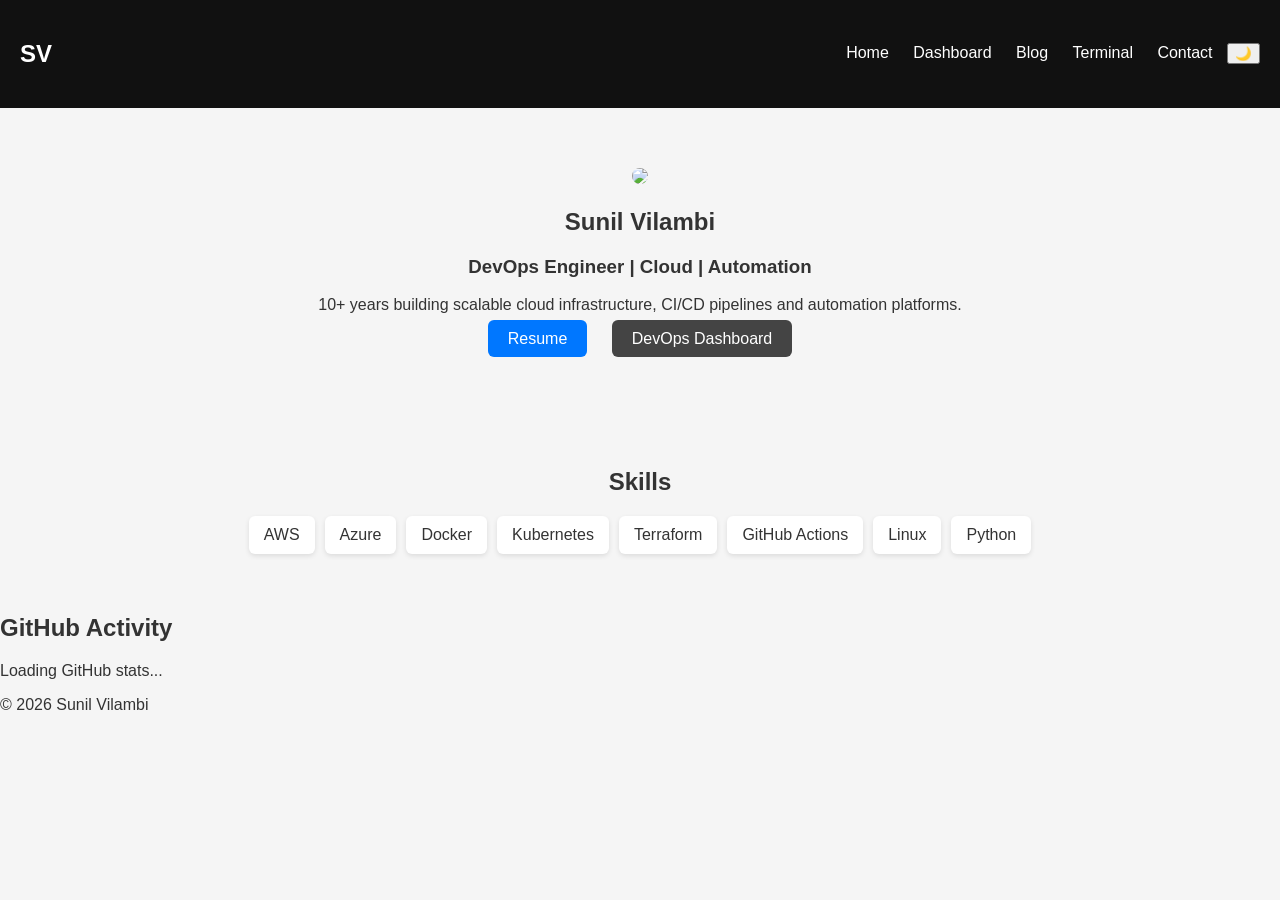
==== index.html @ d00c8f85 "updated" ====
<!DOCTYPE html>
<html lang="en">
<head>
<meta charset="UTF-8">
<meta name="viewport" content="width=device-width, initial-scale=1.0">
<title>Sunil Vilambi | DevOps Engineer</title>
<link rel="stylesheet" href="css/styles.css">
</head>
<body>

<header class="navbar">
<h2 class="logo">SV</h2>
<nav>
<a href="index.html">Home</a>
<a href="dashboard.html">Dashboard</a>
<a href="blog.html">Blog</a>
<a href="terminal.html">Terminal</a>
<a href="contact.html">Contact</a>
<button id="darkToggle">🌙</button>
</nav>
</header>

<section class="hero">
<img src="images/profile.jpg" class="profile">
<h1>Sunil Vilambi</h1>
<h3>DevOps Engineer | Cloud | Automation</h3>
<p>10+ years building scalable cloud infrastructure, CI/CD pipelines and automation platforms.</p>

<div class="buttons">
<a class="btn" href="assets/resume.pdf">Resume</a>
<a class="btn secondary" href="dashboard.html">DevOps Dashboard</a>
</div>
</section>

<section class="skills">
<h2>Skills</h2>
<div class="skills-grid">
<span>AWS</span>
<span>Azure</span>
<span>Docker</span>
<span>Kubernetes</span>
<span>Terraform</span>
<span>GitHub Actions</span>
<span>Linux</span>
<span>Python</span>
</div>
</section>

<section class="github">
<h2>GitHub Activity</h2>
<p id="githubStats">Loading GitHub stats...</p>
</section>

<footer>
<p>© 2026 Sunil Vilambi</p>
</footer>

<script src="js/main.js"></script>
</body>
</html>
---- css/styles.css ----
body{font-family:Arial;margin:0;background:#f5f5f5;color:#333}
.navbar{display:flex;justify-content:space-between;align-items:center;padding:20px;background:#111;color:white}
nav a{margin:10px;color:white;text-decoration:none}
.hero{text-align:center;padding:60px 20px}
.profile{width:150px;border-radius:50%}
.btn{padding:10px 20px;background:#0077ff;color:white;text-decoration:none;border-radius:6px;margin:10px}
.btn.secondary{background:#444}
.skills{text-align:center;padding:40px}
.skills-grid{display:flex;flex-wrap:wrap;justify-content:center;gap:10px}
.skills-grid span{background:white;padding:10px 15px;border-radius:6px;box-shadow:0 2px 5px rgba(0,0,0,0.1)}
.dark{background:#121212;color:white}
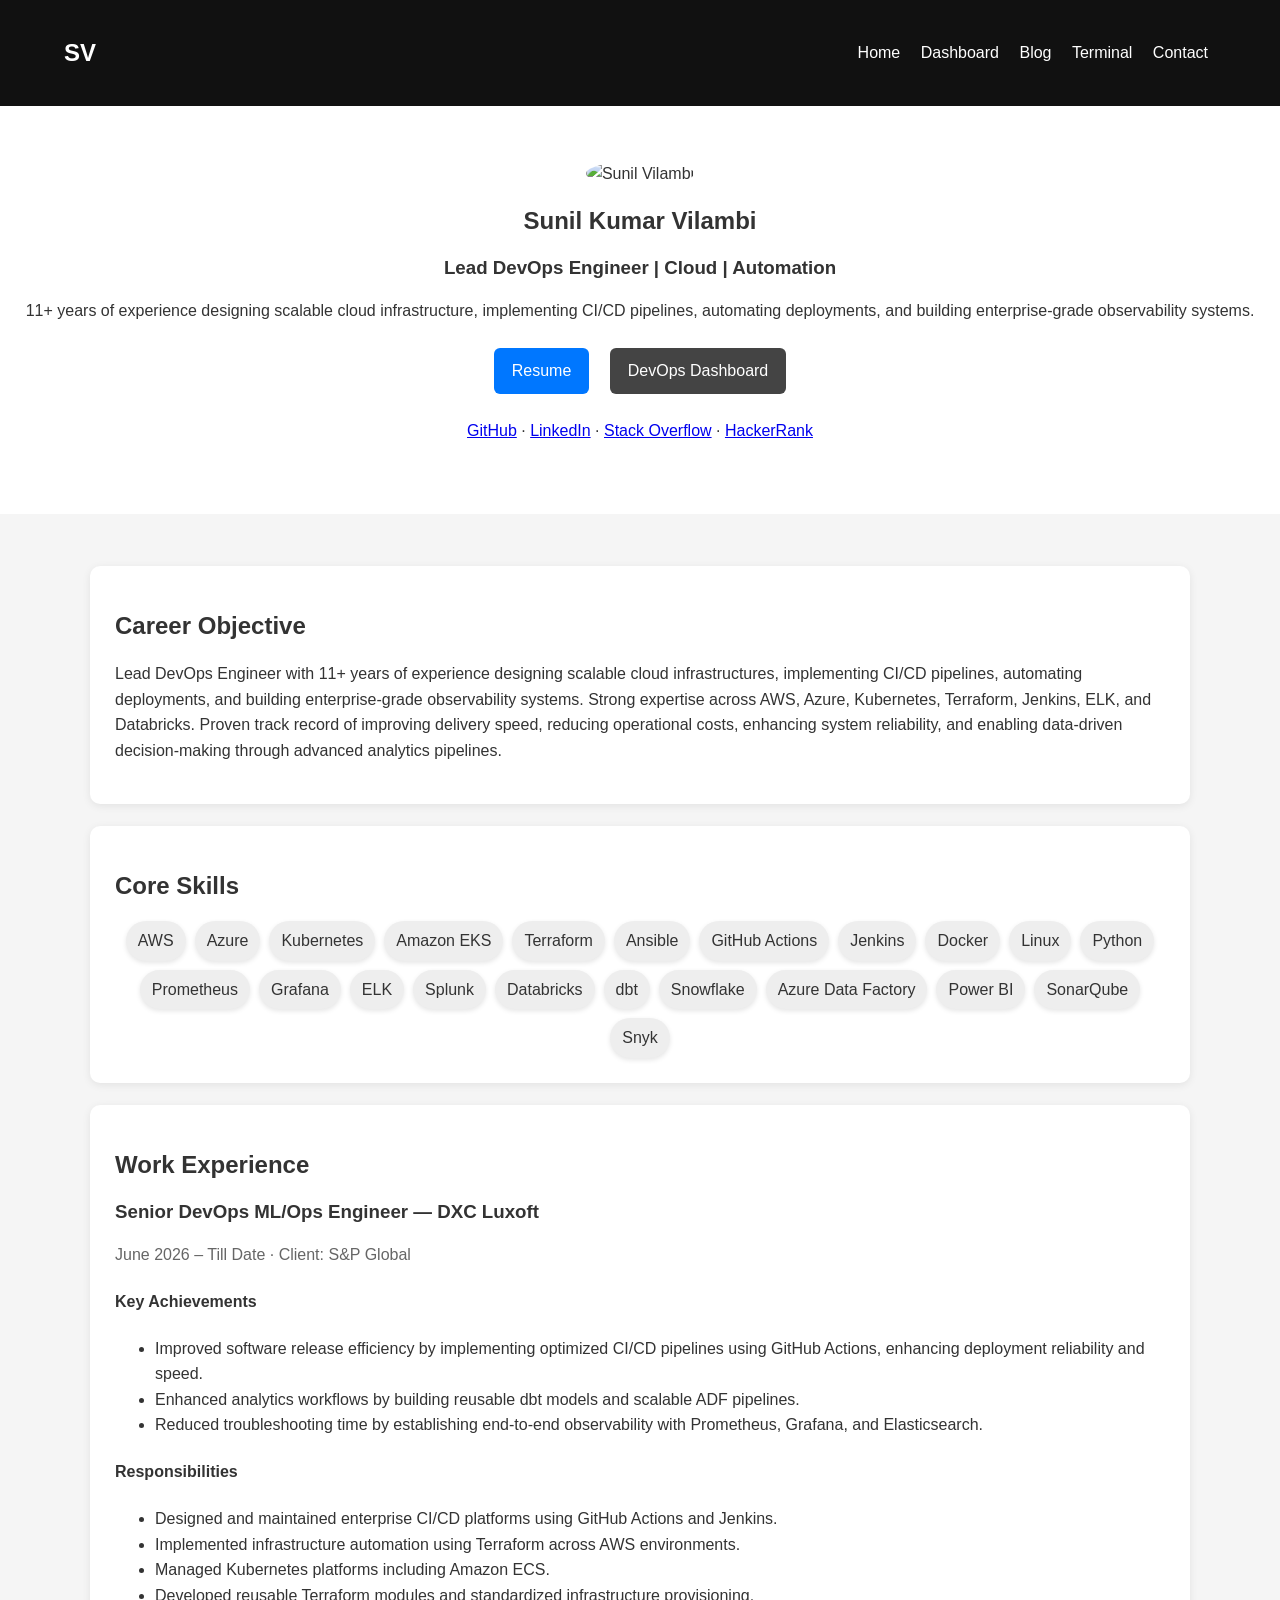
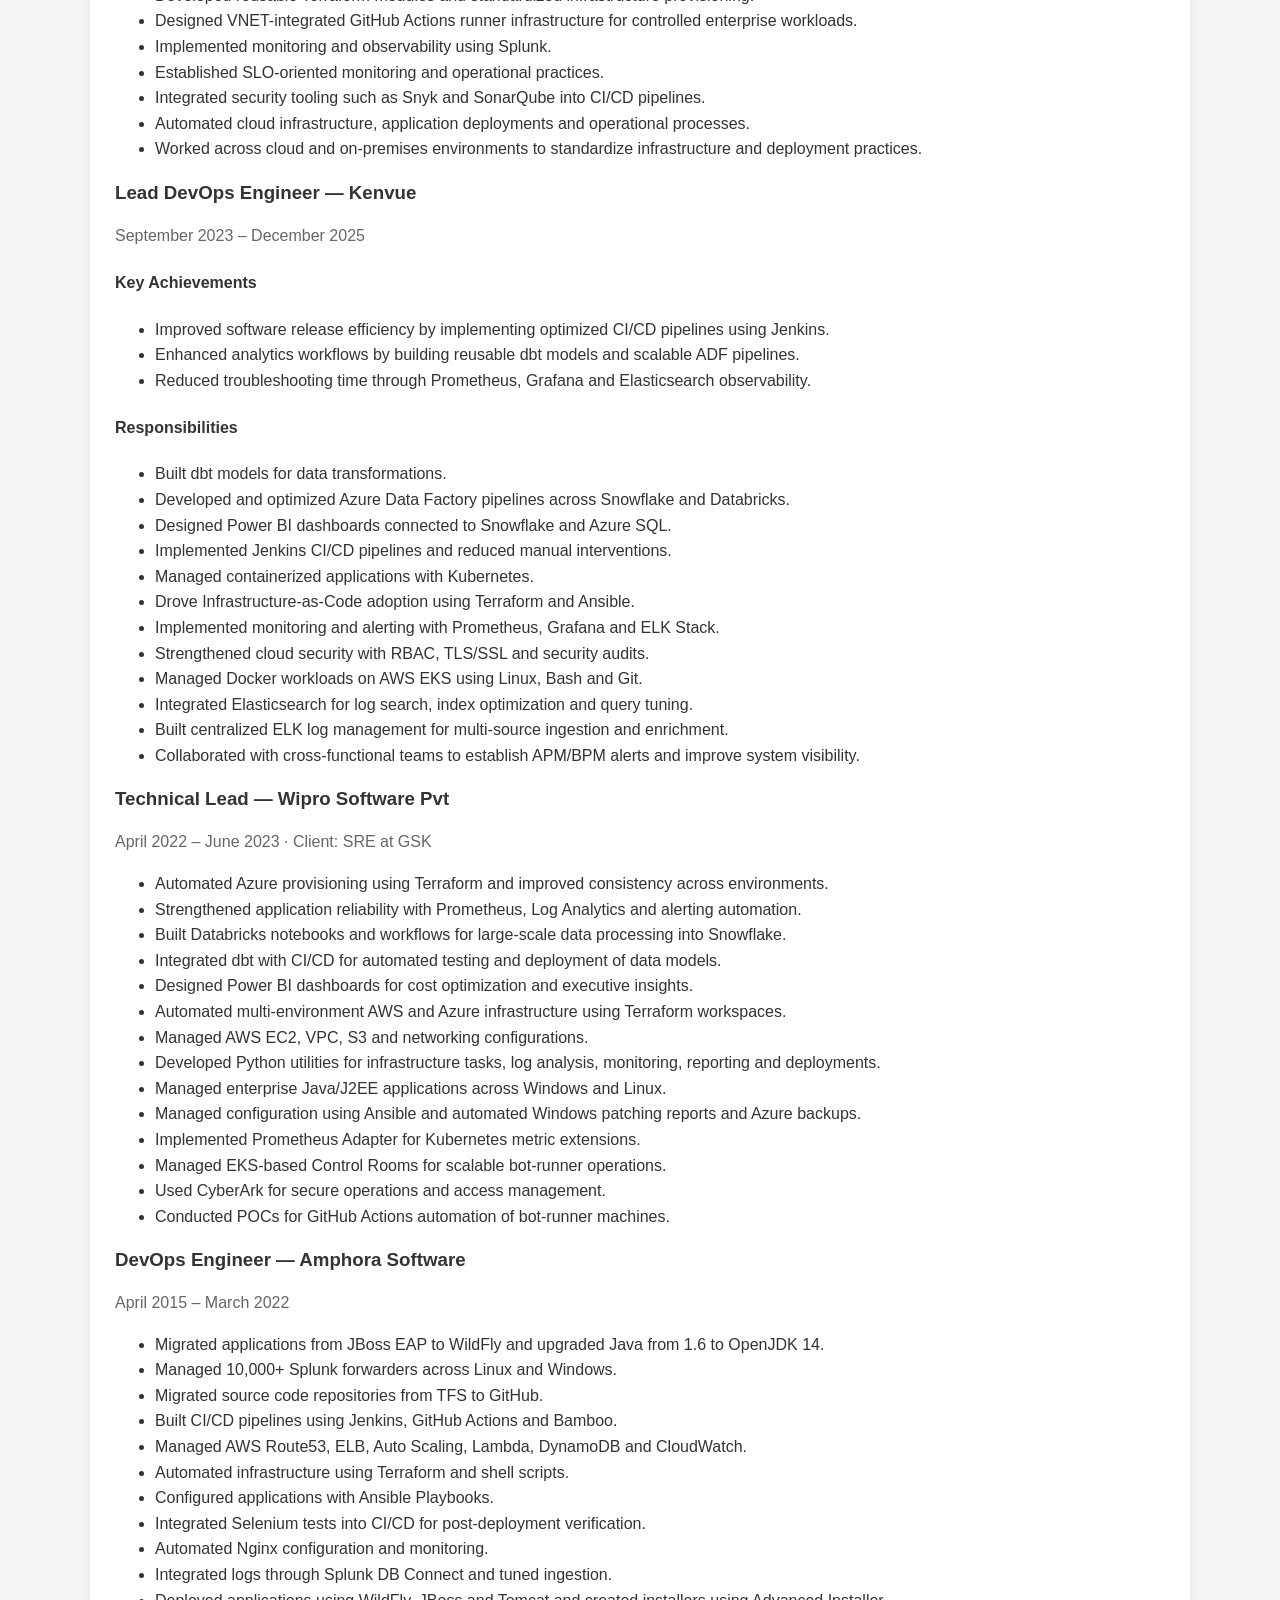
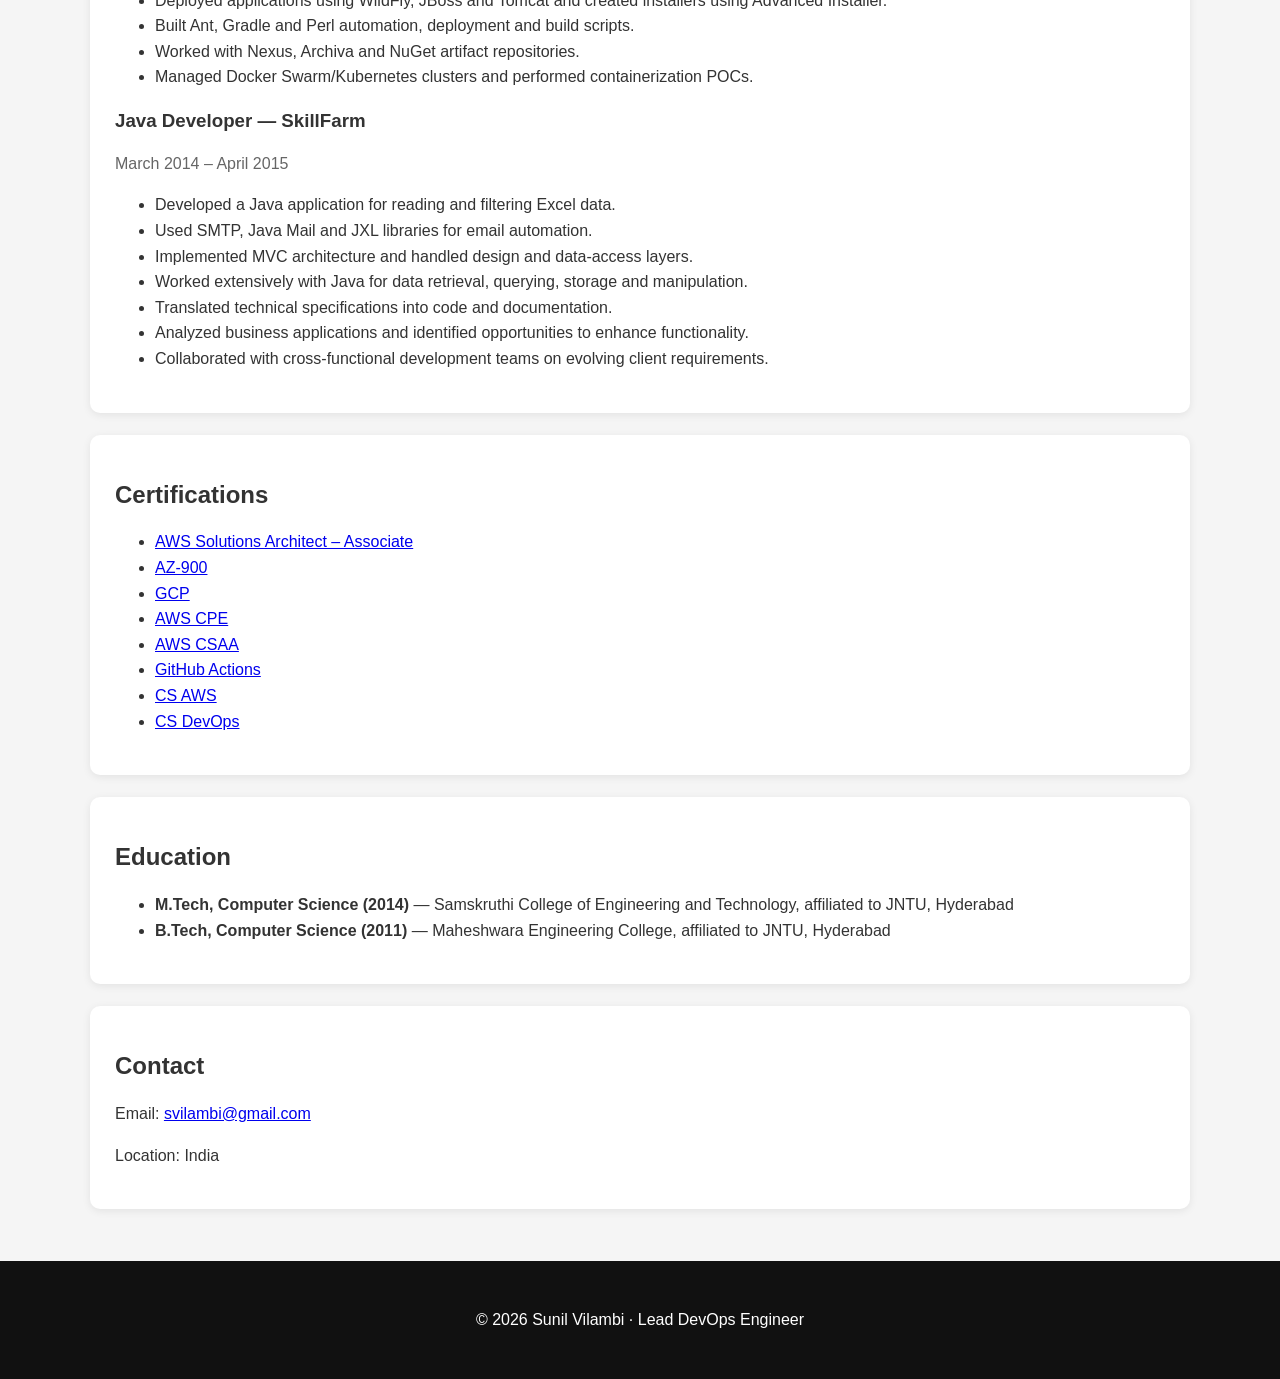
==== commit 4db065c4: "Restore portfolio site with current profile and experience" ====
--- a/index.html
+++ b/index.html
@@ -1,61 +1,201 @@
-
 <!DOCTYPE html>
 <html lang="en">
 <head>
 <meta charset="UTF-8">
 <meta name="viewport" content="width=device-width, initial-scale=1.0">
-<title>Sunil Vilambi | DevOps Engineer</title>
+<meta name="description" content="Sunil Kumar Vilambi - Lead DevOps Engineer with 11+ years of cloud, CI/CD, Kubernetes, Terraform and automation experience.">
+<title>Sunil Vilambi | Lead DevOps Engineer</title>
 <link rel="stylesheet" href="css/styles.css">
+<style>
+body{font-family:Arial,sans-serif;margin:0;background:#f5f5f5;color:#333;line-height:1.6}
+.navbar{display:flex;justify-content:space-between;align-items:center;padding:18px 5%;background:#111;color:#fff;position:sticky;top:0;z-index:10}
+.navbar a{color:#fff;text-decoration:none;margin:0 8px}
+.container{max-width:1100px;margin:auto;padding:30px 20px}
+.hero{text-align:center;padding:55px 20px;background:#fff}
+.profile{width:150px;height:150px;object-fit:cover;border-radius:50%}
+.btn{display:inline-block;padding:10px 18px;background:#0077ff;color:#fff;text-decoration:none;border-radius:6px;margin:8px}
+.btn.secondary{background:#444}
+.card{background:#fff;margin:22px 0;padding:25px;border-radius:10px;box-shadow:0 2px 8px rgba(0,0,0,.08)}
+.skills-grid{display:flex;flex-wrap:wrap;gap:9px}
+.skills-grid span{background:#eee;padding:7px 12px;border-radius:20px}
+h1,h2,h3{line-height:1.25}
+.meta{color:#666}
+footer{text-align:center;padding:30px;background:#111;color:#fff}
+</style>
 </head>
 <body>
-
 <header class="navbar">
-<h2 class="logo">SV</h2>
+<h2>SV</h2>
 <nav>
 <a href="index.html">Home</a>
 <a href="dashboard.html">Dashboard</a>
 <a href="blog.html">Blog</a>
 <a href="terminal.html">Terminal</a>
 <a href="contact.html">Contact</a>
-<button id="darkToggle">🌙</button>
 </nav>
 </header>
 
 <section class="hero">
-<img src="images/profile.jpg" class="profile">
-<h1>Sunil Vilambi</h1>
-<h3>DevOps Engineer | Cloud | Automation</h3>
-<p>10+ years building scalable cloud infrastructure, CI/CD pipelines and automation platforms.</p>
-
-<div class="buttons">
+<img src="images/profile.jpg" class="profile" alt="Sunil Vilambi">
+<h1>Sunil Kumar Vilambi</h1>
+<h3>Lead DevOps Engineer | Cloud | Automation</h3>
+<p>11+ years of experience designing scalable cloud infrastructure, implementing CI/CD pipelines, automating deployments, and building enterprise-grade observability systems.</p>
 <a class="btn" href="assets/resume.pdf">Resume</a>
 <a class="btn secondary" href="dashboard.html">DevOps Dashboard</a>
+<p>
+<a href="https://github.com/svilambi" target="_blank">GitHub</a> ·
+<a href="https://www.linkedin.com/in/sun7555/" target="_blank">LinkedIn</a> ·
+<a href="https://stackoverflow.com/users/2883272/sunil-kumar" target="_blank">Stack Overflow</a> ·
+<a href="https://www.hackerrank.com/svilambi?hr_r=1" target="_blank">HackerRank</a>
+</p>
+</section>
+
+<main class="container">
+<section class="card">
+<h2>Career Objective</h2>
+<p>Lead DevOps Engineer with 11+ years of experience designing scalable cloud infrastructures, implementing CI/CD pipelines, automating deployments, and building enterprise-grade observability systems. Strong expertise across AWS, Azure, Kubernetes, Terraform, Jenkins, ELK, and Databricks. Proven track record of improving delivery speed, reducing operational costs, enhancing system reliability, and enabling data-driven decision-making through advanced analytics pipelines.</p>
+</section>
+
+<section class="card">
+<h2>Core Skills</h2>
+<div class="skills-grid">
+<span>AWS</span><span>Azure</span><span>Kubernetes</span><span>Amazon EKS</span><span>Terraform</span><span>Ansible</span>
+<span>GitHub Actions</span><span>Jenkins</span><span>Docker</span><span>Linux</span><span>Python</span><span>Prometheus</span>
+<span>Grafana</span><span>ELK</span><span>Splunk</span><span>Databricks</span><span>dbt</span><span>Snowflake</span>
+<span>Azure Data Factory</span><span>Power BI</span><span>SonarQube</span><span>Snyk</span>
 </div>
 </section>
 
-<section class="skills">
-<h2>Skills</h2>
-<div class="skills-grid">
-<span>AWS</span>
-<span>Azure</span>
-<span>Docker</span>
-<span>Kubernetes</span>
-<span>Terraform</span>
-<span>GitHub Actions</span>
-<span>Linux</span>
-<span>Python</span>
-</div>
-</section>
-
-<section class="github">
-<h2>GitHub Activity</h2>
-<p id="githubStats">Loading GitHub stats...</p>
-</section>
-
-<footer>
-<p>© 2026 Sunil Vilambi</p>
-</footer>
-
+<section class="card">
+<h2>Work Experience</h2>
+
+<h3>Senior DevOps ML/Ops Engineer — DXC Luxoft</h3>
+<p class="meta">June 2026 – Till Date · Client: S&amp;P Global</p>
+<h4>Key Achievements</h4>
+<ul>
+<li>Improved software release efficiency by implementing optimized CI/CD pipelines using GitHub Actions, enhancing deployment reliability and speed.</li>
+<li>Enhanced analytics workflows by building reusable dbt models and scalable ADF pipelines.</li>
+<li>Reduced troubleshooting time by establishing end-to-end observability with Prometheus, Grafana, and Elasticsearch.</li>
+</ul>
+<h4>Responsibilities</h4>
+<ul>
+<li>Designed and maintained enterprise CI/CD platforms using GitHub Actions and Jenkins.</li>
+<li>Implemented infrastructure automation using Terraform across AWS environments.</li>
+<li>Managed Kubernetes platforms including Amazon ECS.</li>
+<li>Developed reusable Terraform modules and standardized infrastructure provisioning.</li>
+<li>Designed VNET-integrated GitHub Actions runner infrastructure for controlled enterprise workloads.</li>
+<li>Implemented monitoring and observability using Splunk.</li>
+<li>Established SLO-oriented monitoring and operational practices.</li>
+<li>Integrated security tooling such as Snyk and SonarQube into CI/CD pipelines.</li>
+<li>Automated cloud infrastructure, application deployments and operational processes.</li>
+<li>Worked across cloud and on-premises environments to standardize infrastructure and deployment practices.</li>
+</ul>
+
+<h3>Lead DevOps Engineer — Kenvue</h3>
+<p class="meta">September 2023 – December 2025</p>
+<h4>Key Achievements</h4>
+<ul>
+<li>Improved software release efficiency by implementing optimized CI/CD pipelines using Jenkins.</li>
+<li>Enhanced analytics workflows by building reusable dbt models and scalable ADF pipelines.</li>
+<li>Reduced troubleshooting time through Prometheus, Grafana and Elasticsearch observability.</li>
+</ul>
+<h4>Responsibilities</h4>
+<ul>
+<li>Built dbt models for data transformations.</li>
+<li>Developed and optimized Azure Data Factory pipelines across Snowflake and Databricks.</li>
+<li>Designed Power BI dashboards connected to Snowflake and Azure SQL.</li>
+<li>Implemented Jenkins CI/CD pipelines and reduced manual interventions.</li>
+<li>Managed containerized applications with Kubernetes.</li>
+<li>Drove Infrastructure-as-Code adoption using Terraform and Ansible.</li>
+<li>Implemented monitoring and alerting with Prometheus, Grafana and ELK Stack.</li>
+<li>Strengthened cloud security with RBAC, TLS/SSL and security audits.</li>
+<li>Managed Docker workloads on AWS EKS using Linux, Bash and Git.</li>
+<li>Integrated Elasticsearch for log search, index optimization and query tuning.</li>
+<li>Built centralized ELK log management for multi-source ingestion and enrichment.</li>
+<li>Collaborated with cross-functional teams to establish APM/BPM alerts and improve system visibility.</li>
+</ul>
+
+<h3>Technical Lead — Wipro Software Pvt</h3>
+<p class="meta">April 2022 – June 2023 · Client: SRE at GSK</p>
+<ul>
+<li>Automated Azure provisioning using Terraform and improved consistency across environments.</li>
+<li>Strengthened application reliability with Prometheus, Log Analytics and alerting automation.</li>
+<li>Built Databricks notebooks and workflows for large-scale data processing into Snowflake.</li>
+<li>Integrated dbt with CI/CD for automated testing and deployment of data models.</li>
+<li>Designed Power BI dashboards for cost optimization and executive insights.</li>
+<li>Automated multi-environment AWS and Azure infrastructure using Terraform workspaces.</li>
+<li>Managed AWS EC2, VPC, S3 and networking configurations.</li>
+<li>Developed Python utilities for infrastructure tasks, log analysis, monitoring, reporting and deployments.</li>
+<li>Managed enterprise Java/J2EE applications across Windows and Linux.</li>
+<li>Managed configuration using Ansible and automated Windows patching reports and Azure backups.</li>
+<li>Implemented Prometheus Adapter for Kubernetes metric extensions.</li>
+<li>Managed EKS-based Control Rooms for scalable bot-runner operations.</li>
+<li>Used CyberArk for secure operations and access management.</li>
+<li>Conducted POCs for GitHub Actions automation of bot-runner machines.</li>
+</ul>
+
+<h3>DevOps Engineer — Amphora Software</h3>
+<p class="meta">April 2015 – March 2022</p>
+<ul>
+<li>Migrated applications from JBoss EAP to WildFly and upgraded Java from 1.6 to OpenJDK 14.</li>
+<li>Managed 10,000+ Splunk forwarders across Linux and Windows.</li>
+<li>Migrated source code repositories from TFS to GitHub.</li>
+<li>Built CI/CD pipelines using Jenkins, GitHub Actions and Bamboo.</li>
+<li>Managed AWS Route53, ELB, Auto Scaling, Lambda, DynamoDB and CloudWatch.</li>
+<li>Automated infrastructure using Terraform and shell scripts.</li>
+<li>Configured applications with Ansible Playbooks.</li>
+<li>Integrated Selenium tests into CI/CD for post-deployment verification.</li>
+<li>Automated Nginx configuration and monitoring.</li>
+<li>Integrated logs through Splunk DB Connect and tuned ingestion.</li>
+<li>Deployed applications using WildFly, JBoss and Tomcat and created installers using Advanced Installer.</li>
+<li>Built Ant, Gradle and Perl automation, deployment and build scripts.</li>
+<li>Worked with Nexus, Archiva and NuGet artifact repositories.</li>
+<li>Managed Docker Swarm/Kubernetes clusters and performed containerization POCs.</li>
+</ul>
+
+<h3>Java Developer — SkillFarm</h3>
+<p class="meta">March 2014 – April 2015</p>
+<ul>
+<li>Developed a Java application for reading and filtering Excel data.</li>
+<li>Used SMTP, Java Mail and JXL libraries for email automation.</li>
+<li>Implemented MVC architecture and handled design and data-access layers.</li>
+<li>Worked extensively with Java for data retrieval, querying, storage and manipulation.</li>
+<li>Translated technical specifications into code and documentation.</li>
+<li>Analyzed business applications and identified opportunities to enhance functionality.</li>
+<li>Collaborated with cross-functional development teams on evolving client requirements.</li>
+</ul>
+</section>
+
+<section class="card">
+<h2>Certifications</h2>
+<ul>
+<li><a href="https://www.credly.com/badges/0ddca455-500d-4d31-9f7b-d0330970172d/linked_in_profile" target="_blank">AWS Solutions Architect – Associate</a></li>
+<li><a href="https://sunil-kumar.s3.ap-south-1.amazonaws.com/Certifications+-+sunilkumar-4005+_+Microsoft+Learn.pdf" target="_blank">AZ-900</a></li>
+<li><a href="https://partner.cloudskillsboost.google/public_profiles/c7ee802d-a651-46f2-be77-c0e437761a55" target="_blank">GCP</a></li>
+<li><a href="https://sunil-kumar.s3.ap-south-1.amazonaws.com/134_3_1875777_1655905194_AWS+Course+Completion+Certificate.pdf" target="_blank">AWS CPE</a></li>
+<li><a href="https://udemy-certificate.s3.amazonaws.com/pdf/UC-a07f6270-dc45-47ee-8bd4-e7bdf9d19fc8.pdf" target="_blank">AWS CSAA</a></li>
+<li><a href="https://udemy-certificate.s3.amazonaws.com/image/UC-a786a3d5-ca74-48b1-bfd0-6d8ee7f46599.jpg" target="_blank">GitHub Actions</a></li>
+<li><a href="https://certificates.simplicdn.net/share/1532119.pdf" target="_blank">CS AWS</a></li>
+<li><a href="https://certificates.simplicdn.net/share/1525909.pdf" target="_blank">CS DevOps</a></li>
+</ul>
+</section>
+
+<section class="card">
+<h2>Education</h2>
+<ul>
+<li><strong>M.Tech, Computer Science (2014)</strong> — Samskruthi College of Engineering and Technology, affiliated to JNTU, Hyderabad</li>
+<li><strong>B.Tech, Computer Science (2011)</strong> — Maheshwara Engineering College, affiliated to JNTU, Hyderabad</li>
+</ul>
+</section>
+
+<section class="card">
+<h2>Contact</h2>
+<p>Email: <a href="mailto:svilambi@gmail.com">svilambi@gmail.com</a></p>
+<p>Location: India</p>
+</section>
+</main>
+
+<footer><p>© 2026 Sunil Vilambi · Lead DevOps Engineer</p></footer>
 <script src="js/main.js"></script>
 </body>
-</html>
+</html>
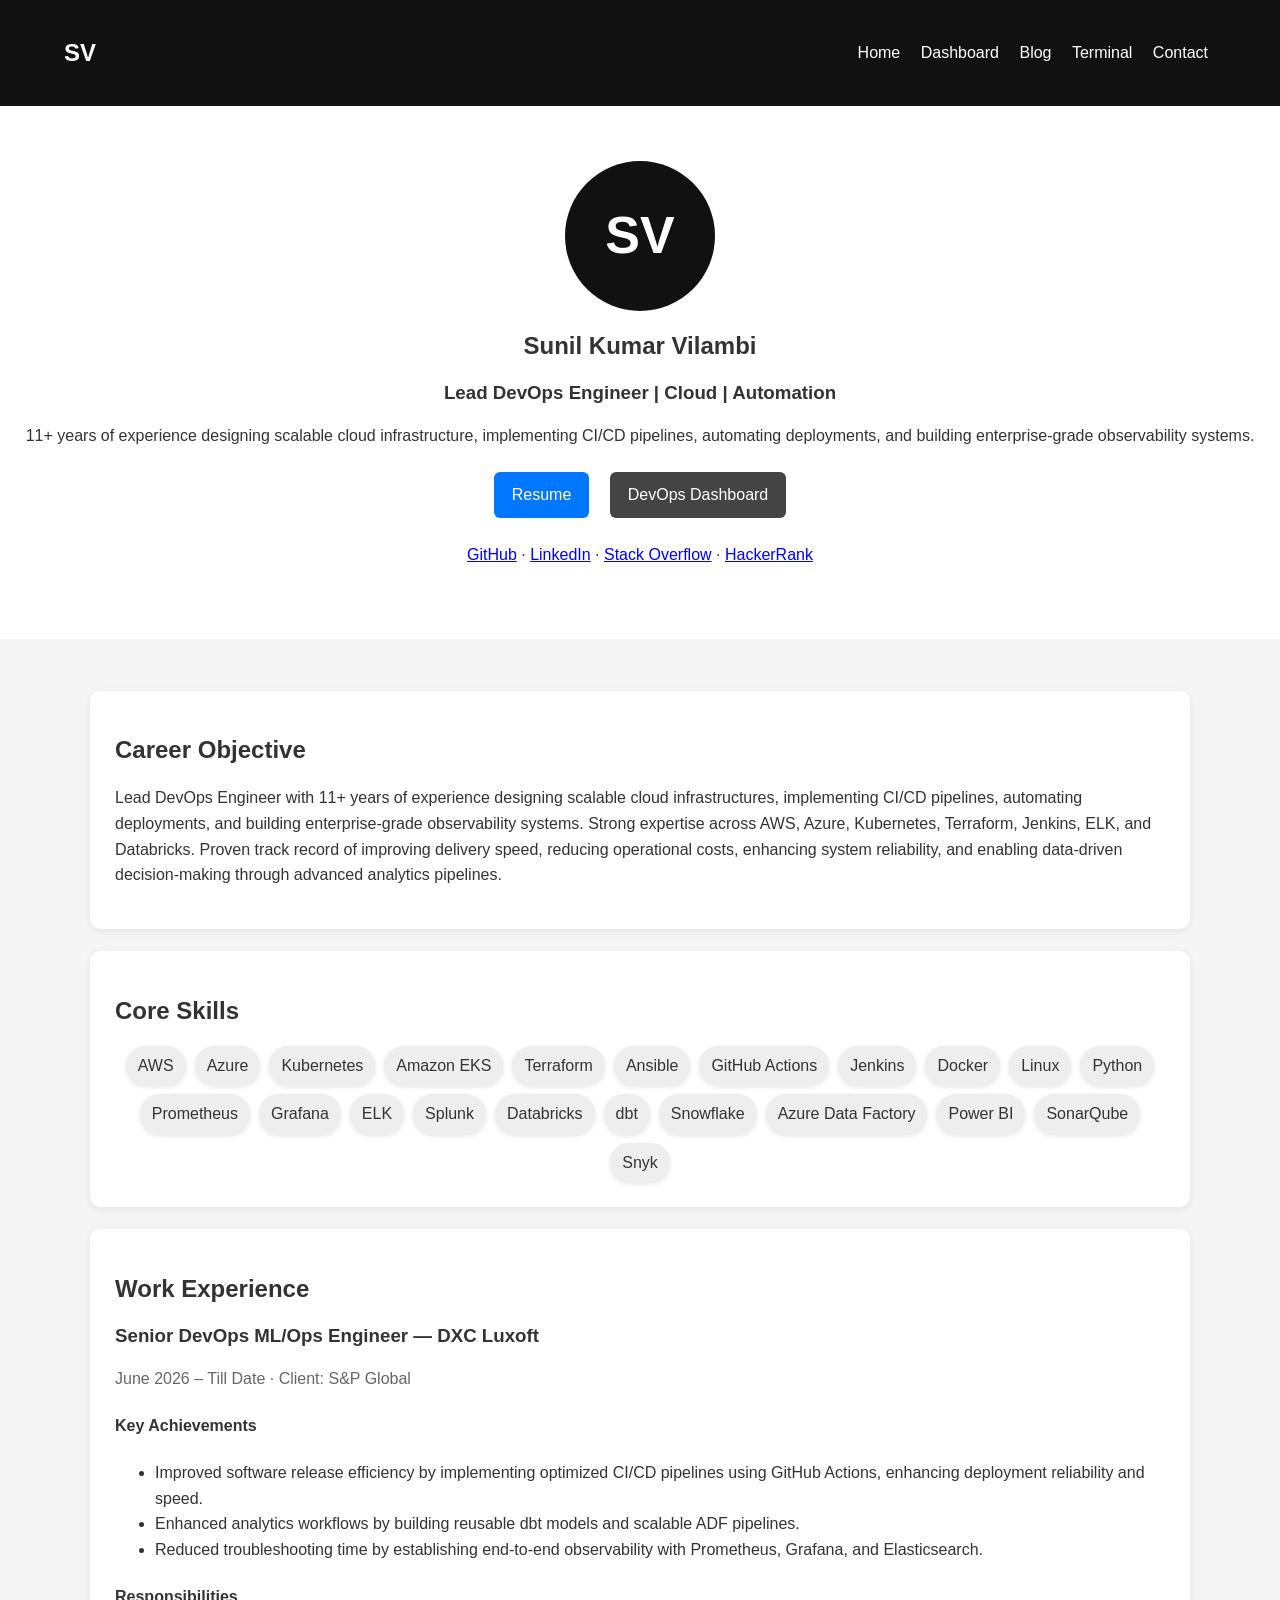
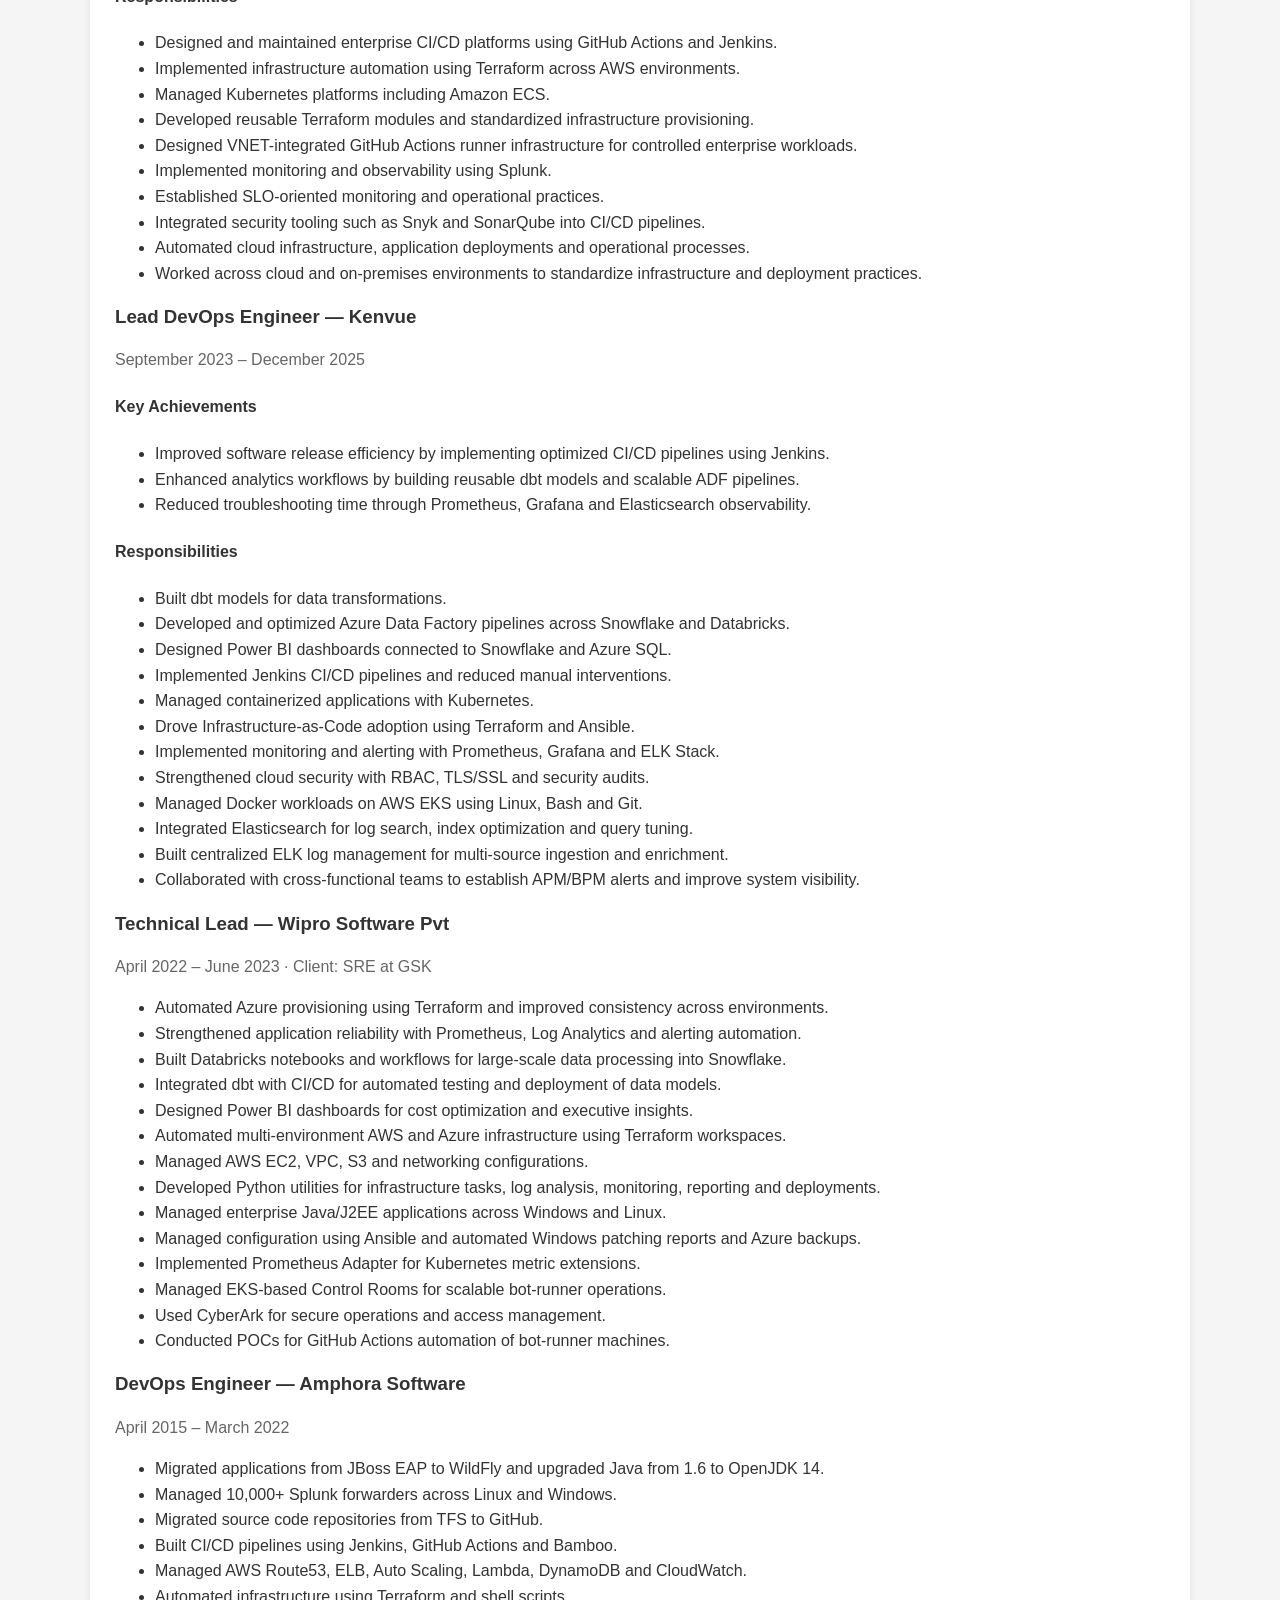
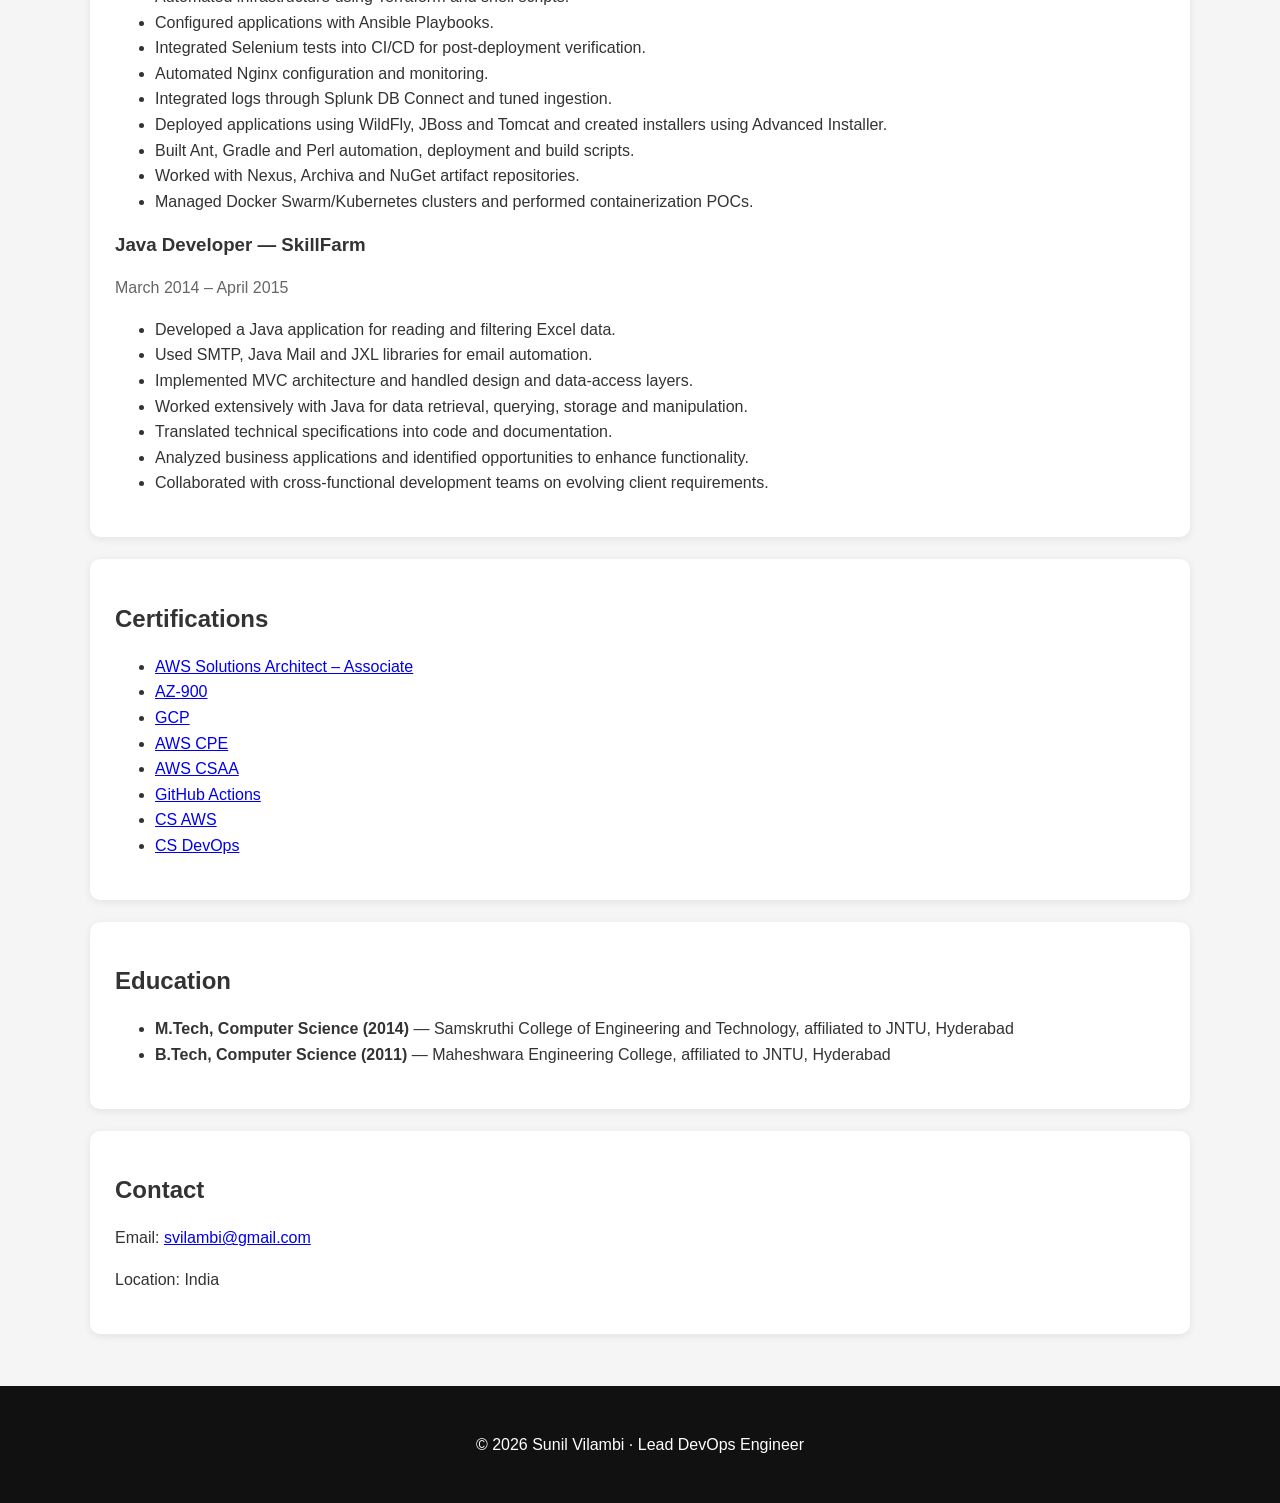
==== commit bd10508b: "Fix homepage profile rendering" ====
--- a/index.html
+++ b/index.html
@@ -12,7 +12,7 @@
 .navbar a{color:#fff;text-decoration:none;margin:0 8px}
 .container{max-width:1100px;margin:auto;padding:30px 20px}
 .hero{text-align:center;padding:55px 20px;background:#fff}
-.profile{width:150px;height:150px;object-fit:cover;border-radius:50%}
+.profile{width:150px;height:150px;border-radius:50%;display:inline-flex;align-items:center;justify-content:center;background:#111;color:#fff;font-size:52px;font-weight:700}
 .btn{display:inline-block;padding:10px 18px;background:#0077ff;color:#fff;text-decoration:none;border-radius:6px;margin:8px}
 .btn.secondary{background:#444}
 .card{background:#fff;margin:22px 0;padding:25px;border-radius:10px;box-shadow:0 2px 8px rgba(0,0,0,.08)}
@@ -36,7 +36,7 @@
 </header>
 
 <section class="hero">
-<img src="images/profile.jpg" class="profile" alt="Sunil Vilambi">
+<div class="profile" aria-label="Sunil Vilambi">SV</div>
 <h1>Sunil Kumar Vilambi</h1>
 <h3>Lead DevOps Engineer | Cloud | Automation</h3>
 <p>11+ years of experience designing scalable cloud infrastructure, implementing CI/CD pipelines, automating deployments, and building enterprise-grade observability systems.</p>
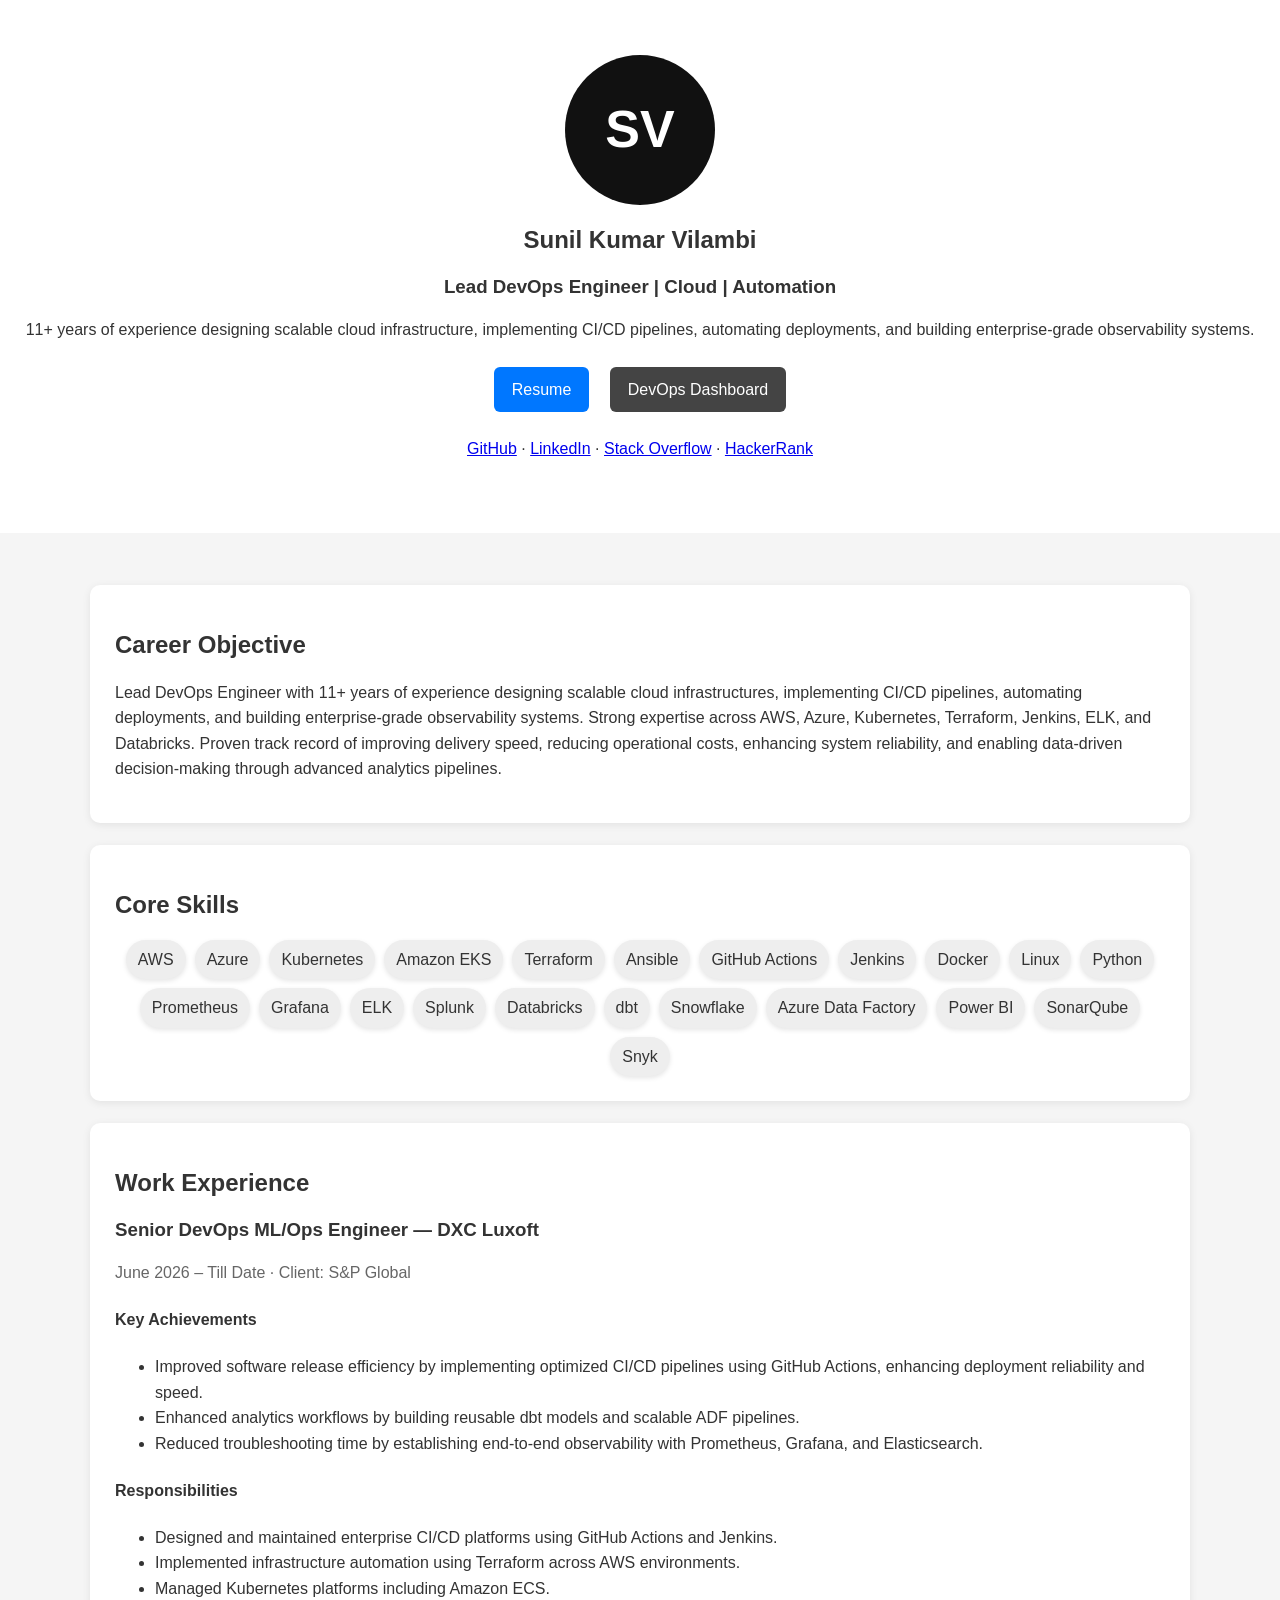
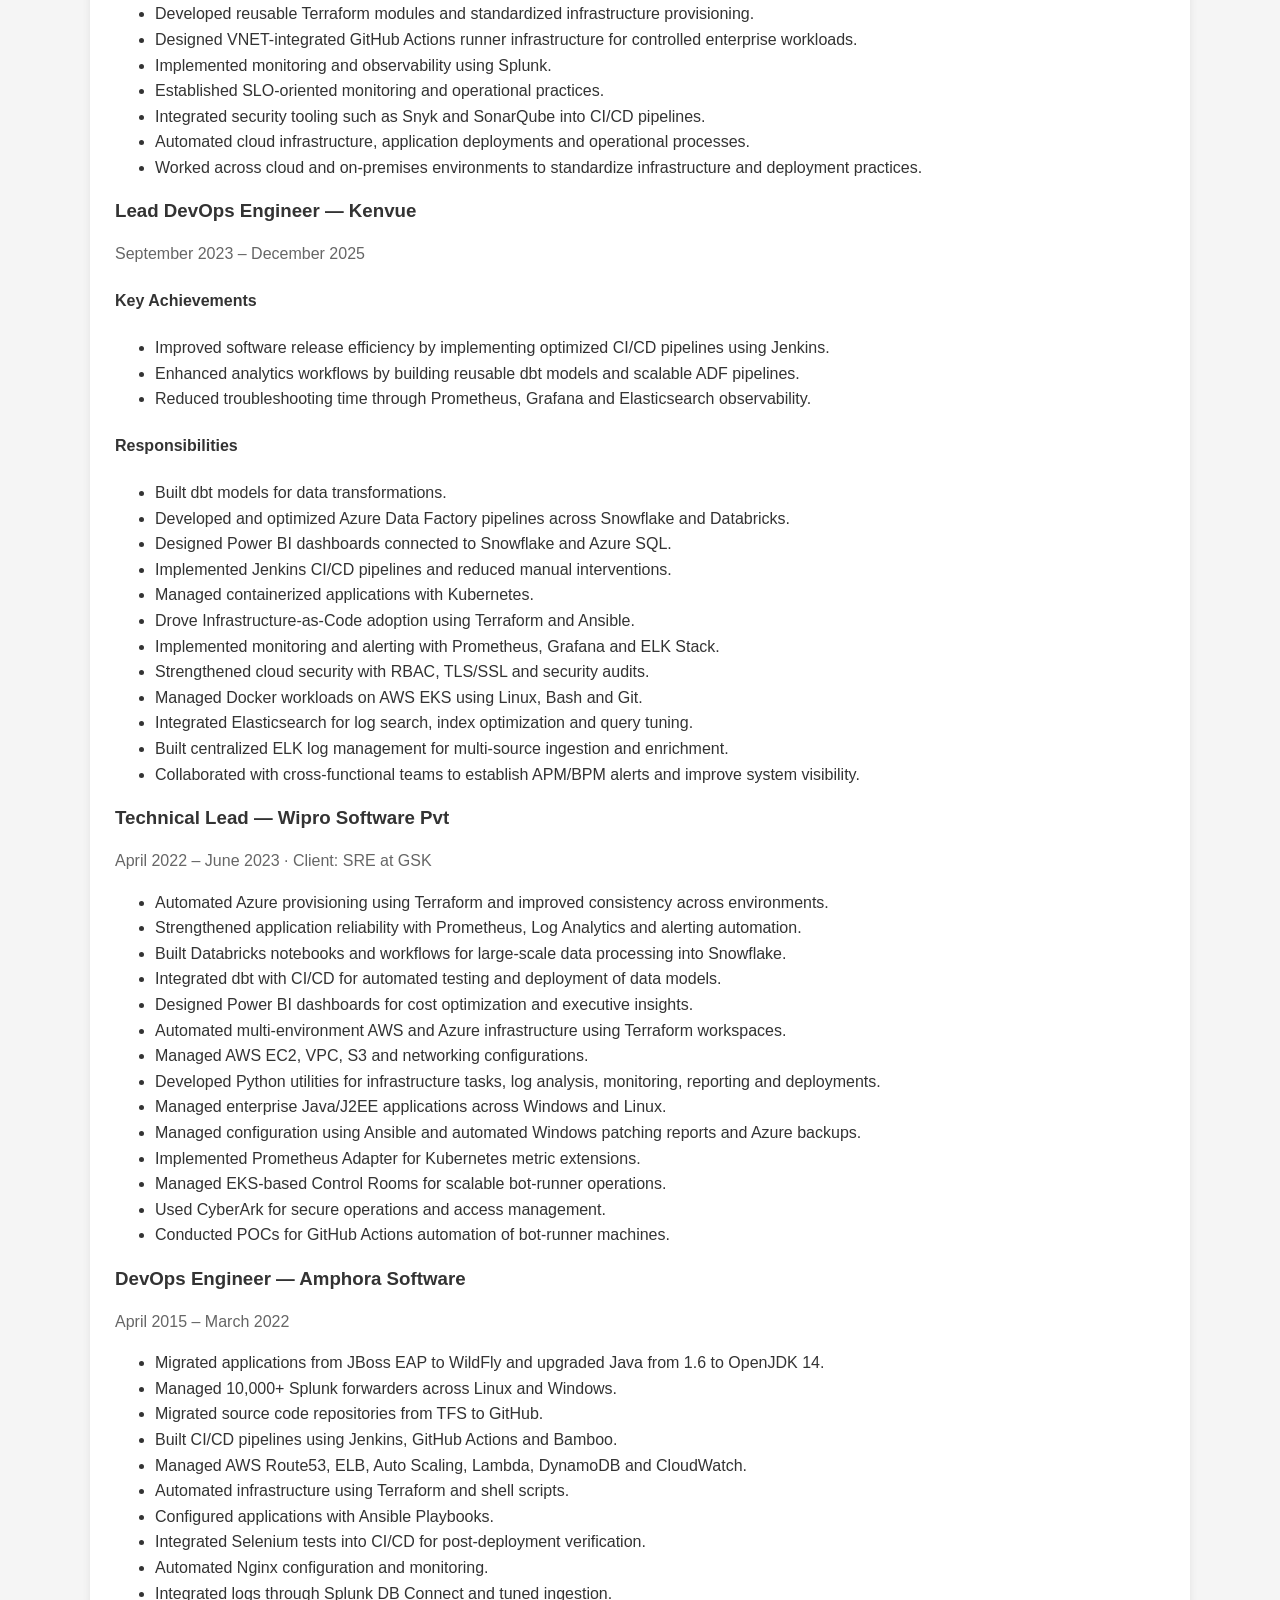
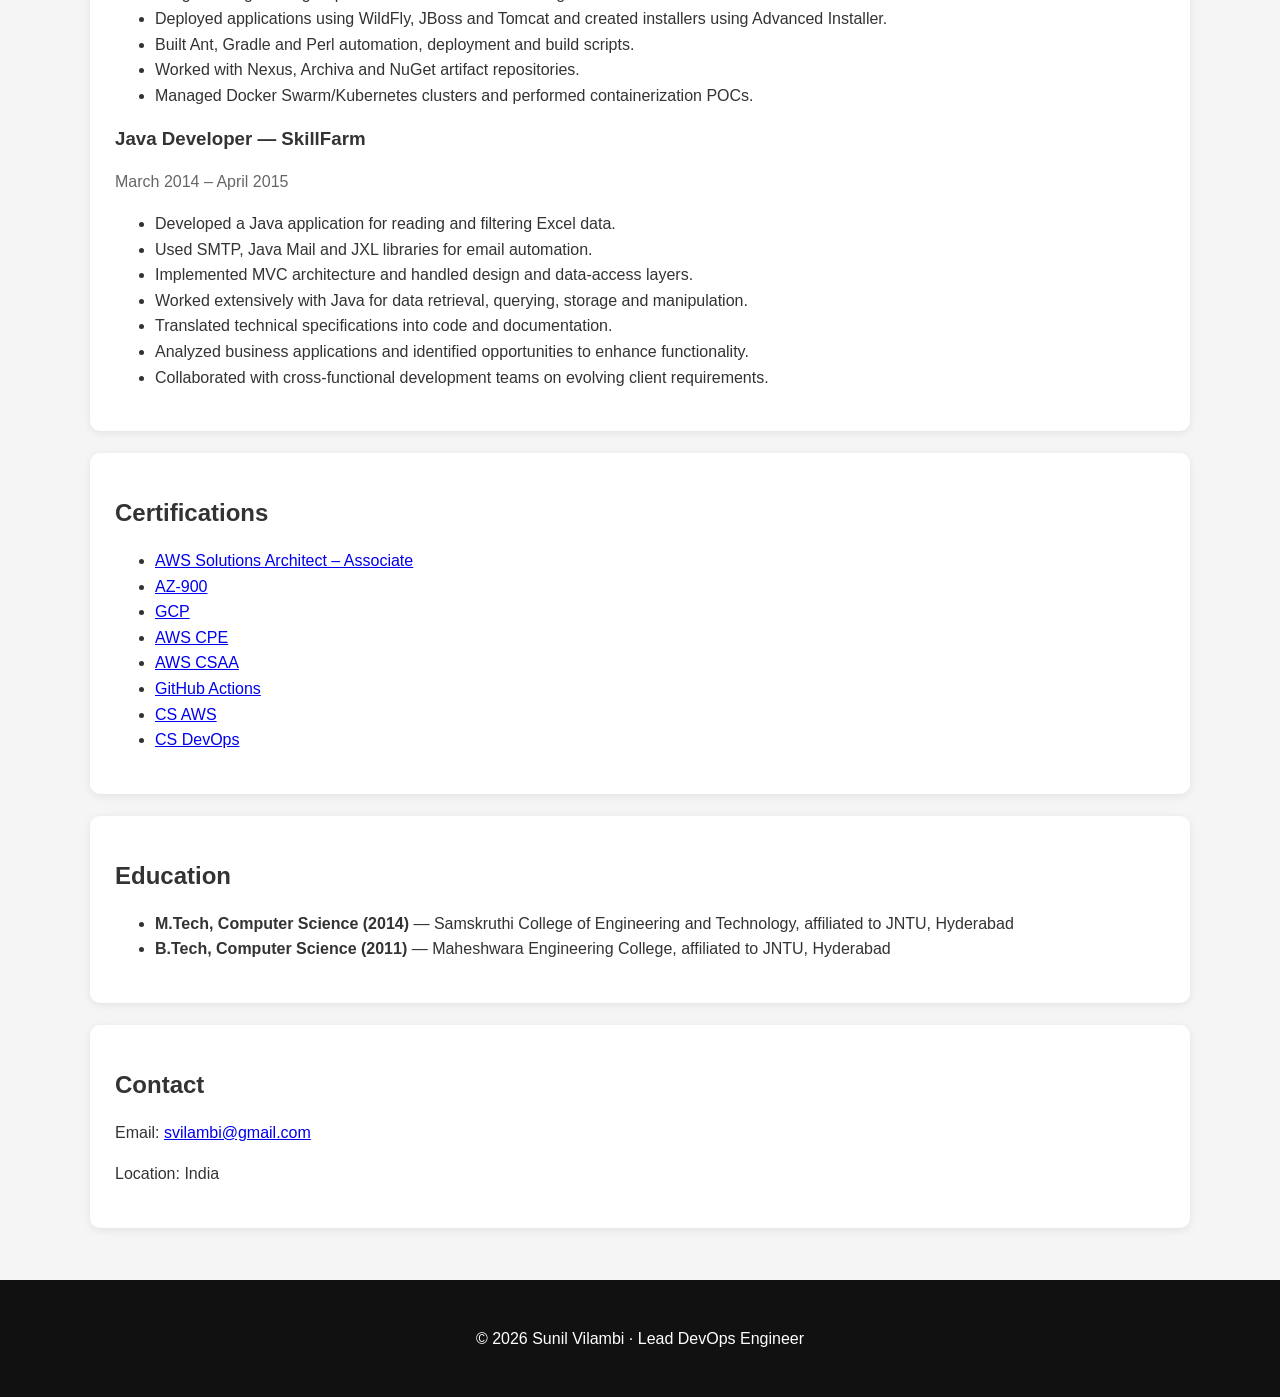
==== commit b0be3987: "Remove website navigation header" ====
--- a/index.html
+++ b/index.html
@@ -24,17 +24,6 @@
 </style>
 </head>
 <body>
-<header class="navbar">
-<h2>SV</h2>
-<nav>
-<a href="index.html">Home</a>
-<a href="dashboard.html">Dashboard</a>
-<a href="blog.html">Blog</a>
-<a href="terminal.html">Terminal</a>
-<a href="contact.html">Contact</a>
-</nav>
-</header>
-
 <section class="hero">
 <div class="profile" aria-label="Sunil Vilambi">SV</div>
 <h1>Sunil Kumar Vilambi</h1>
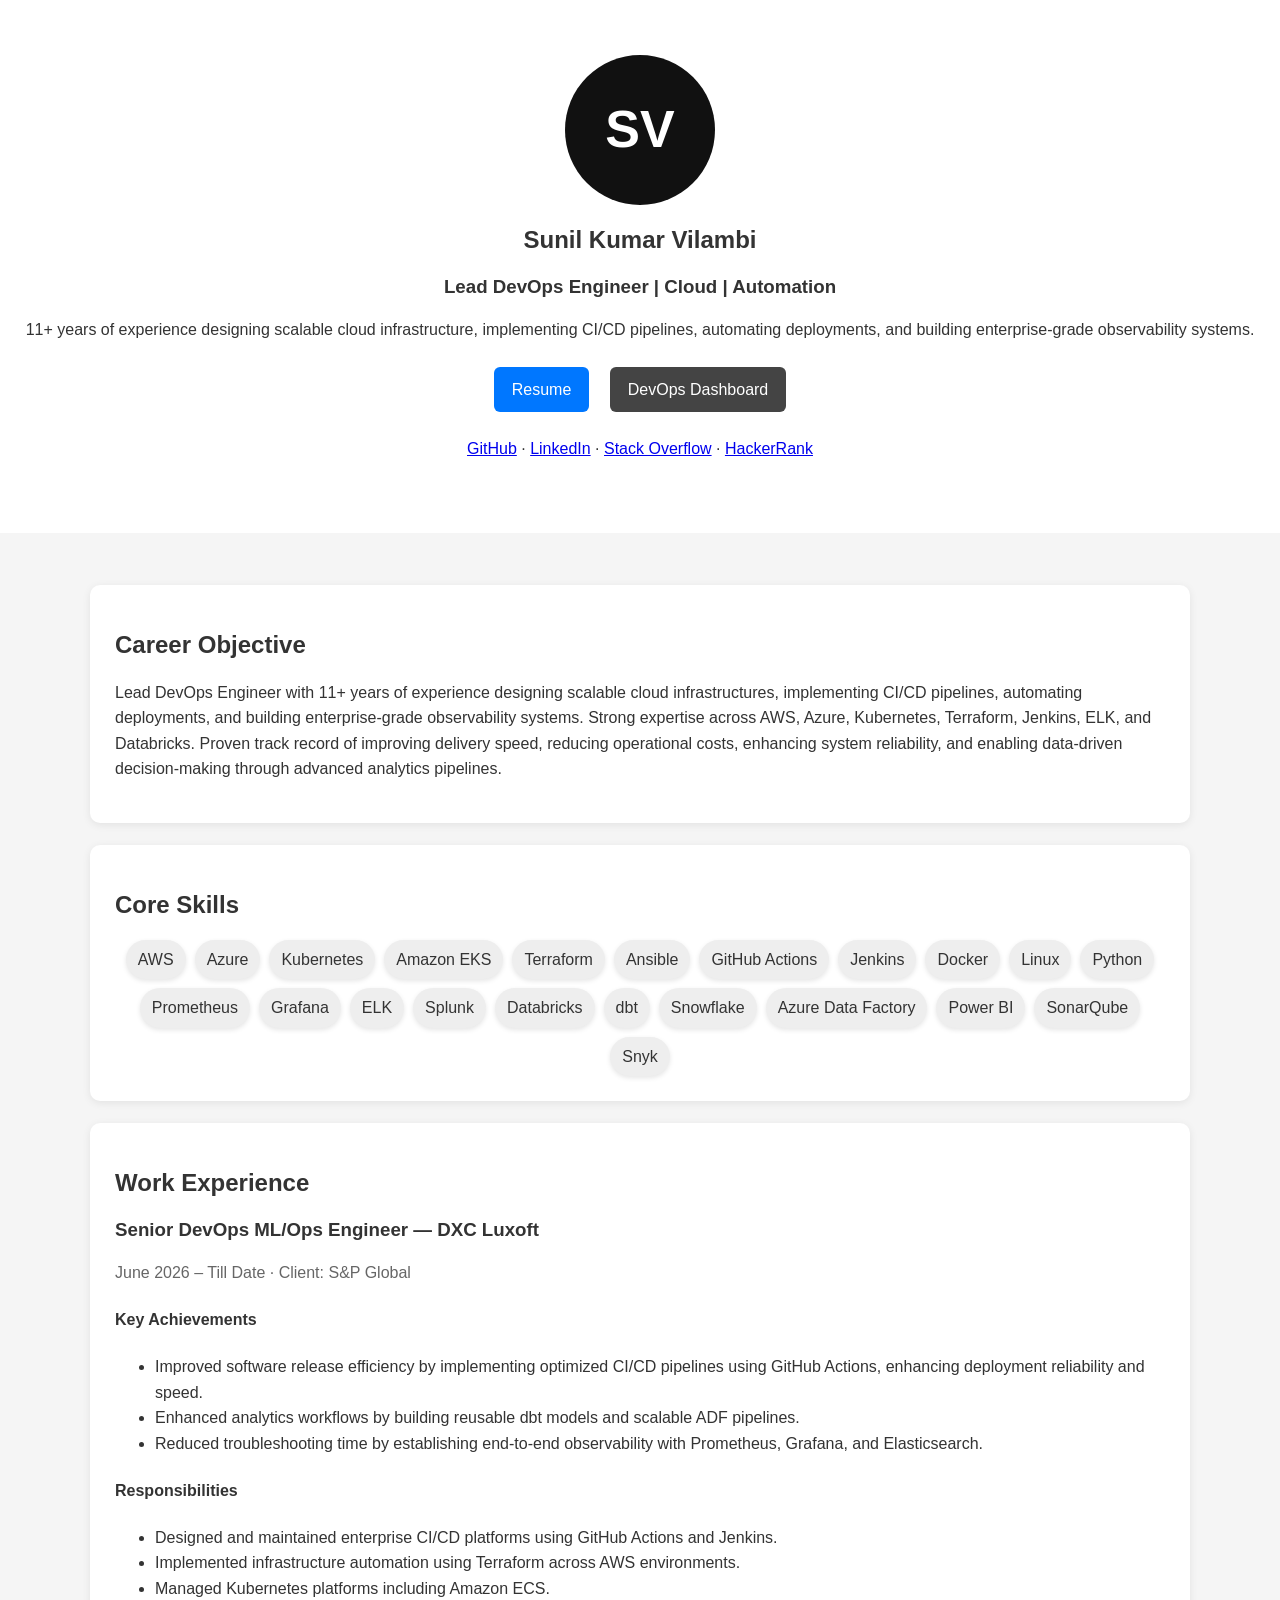
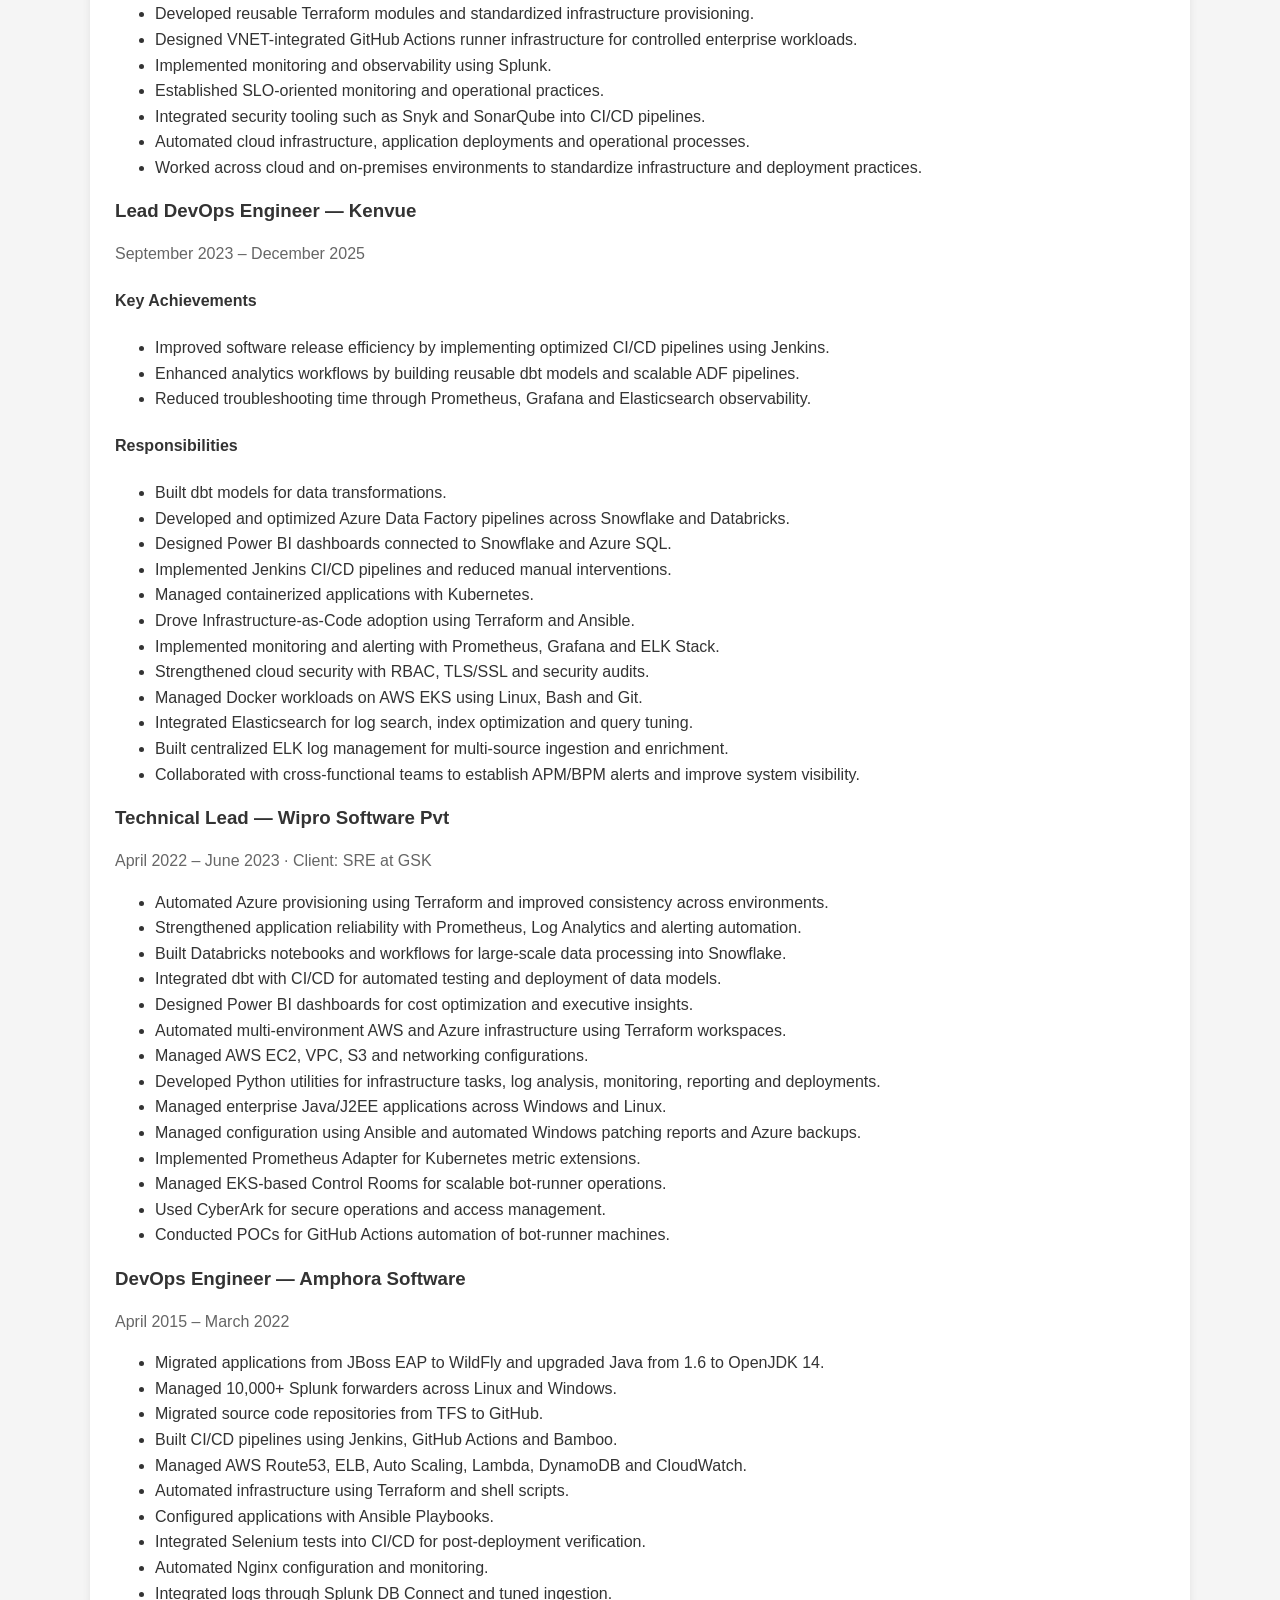
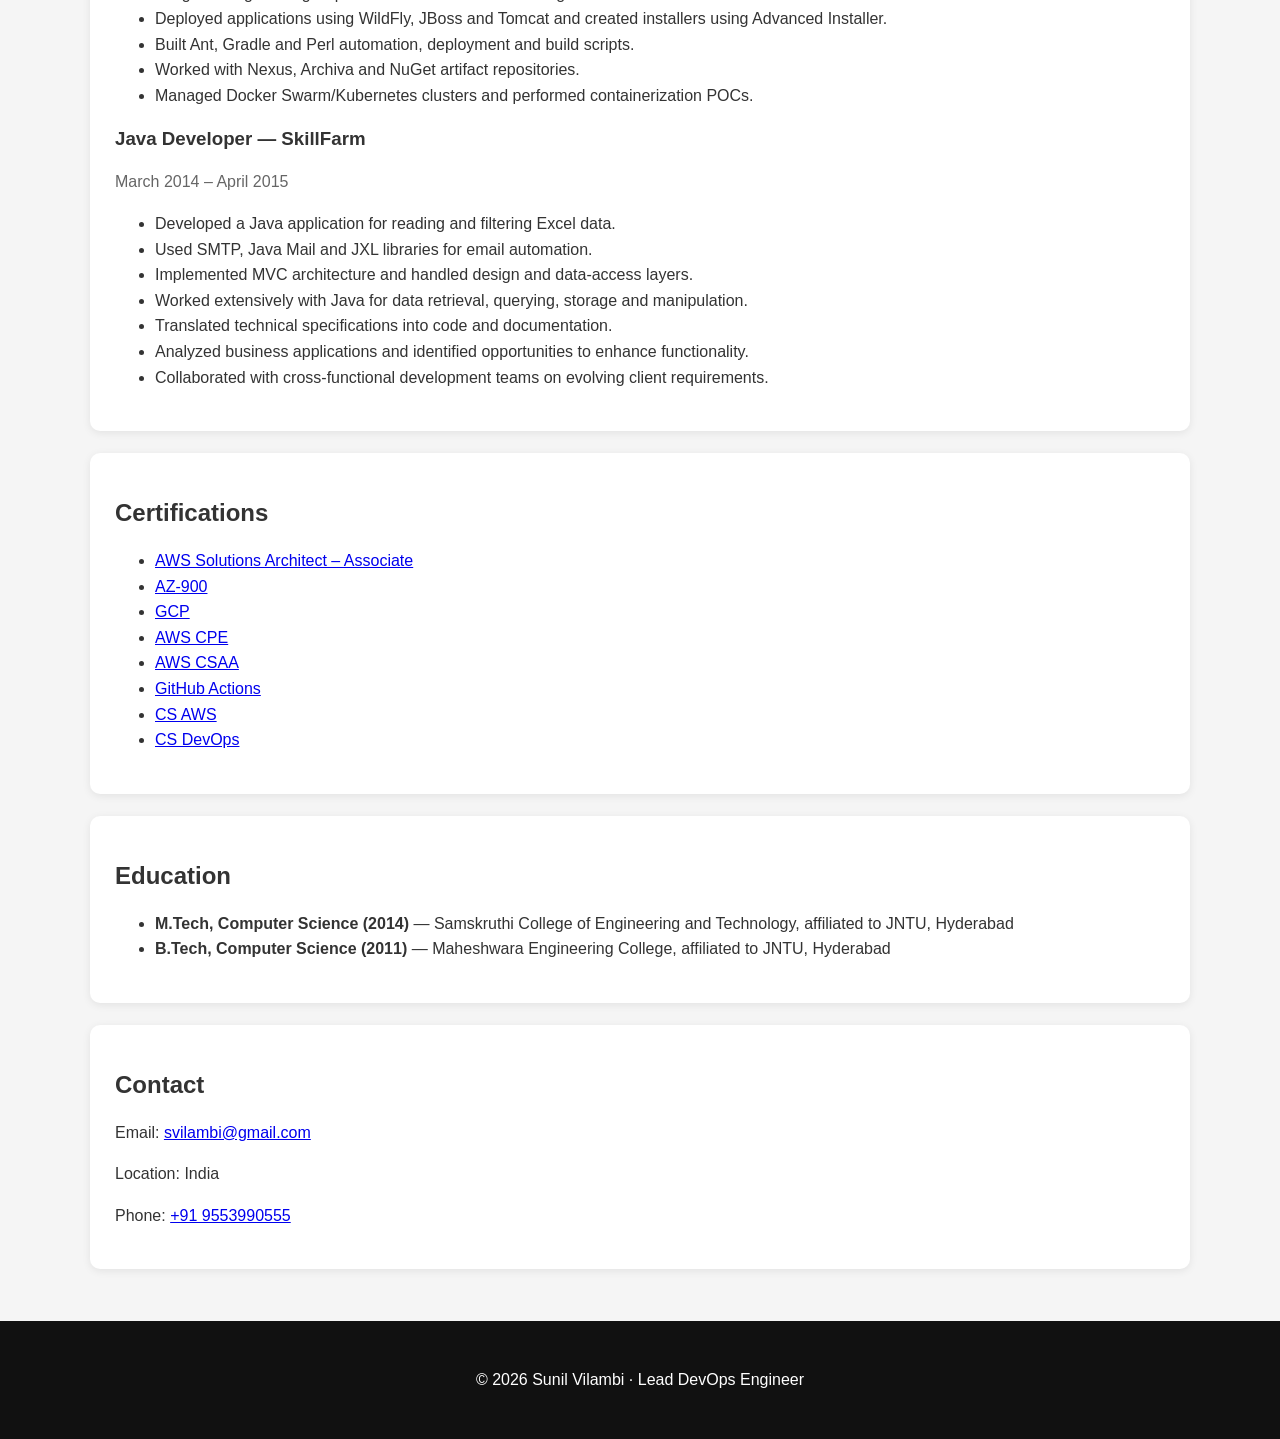
==== commit ff6920fa: "Add phone number to website footer contact section" ====
--- a/index.html
+++ b/index.html
@@ -180,7 +180,7 @@
 <section class="card">
 <h2>Contact</h2>
 <p>Email: <a href="mailto:svilambi@gmail.com">svilambi@gmail.com</a></p>
-<p>Location: India</p>
+<p>Location: India</p><p>Phone: <a href="tel:+919553990555">+91 9553990555</a></p>
 </section>
 </main>
 
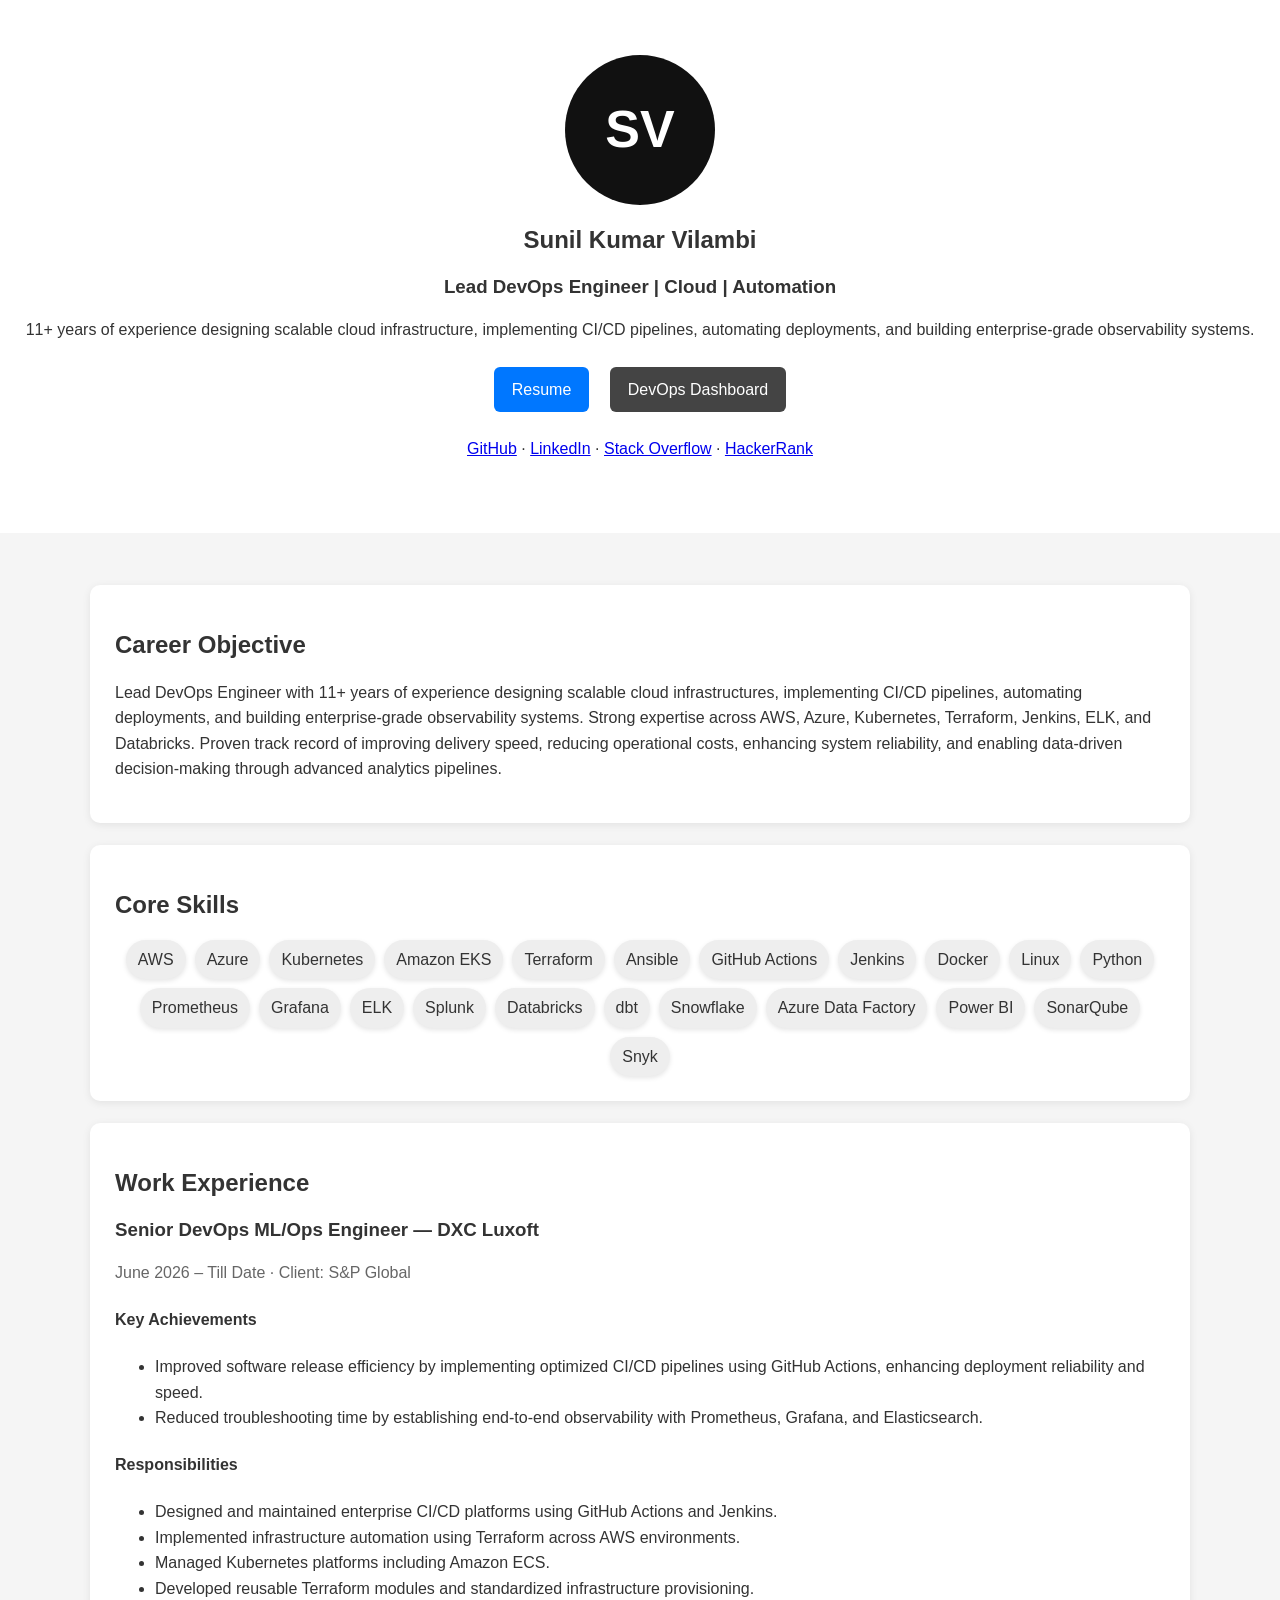
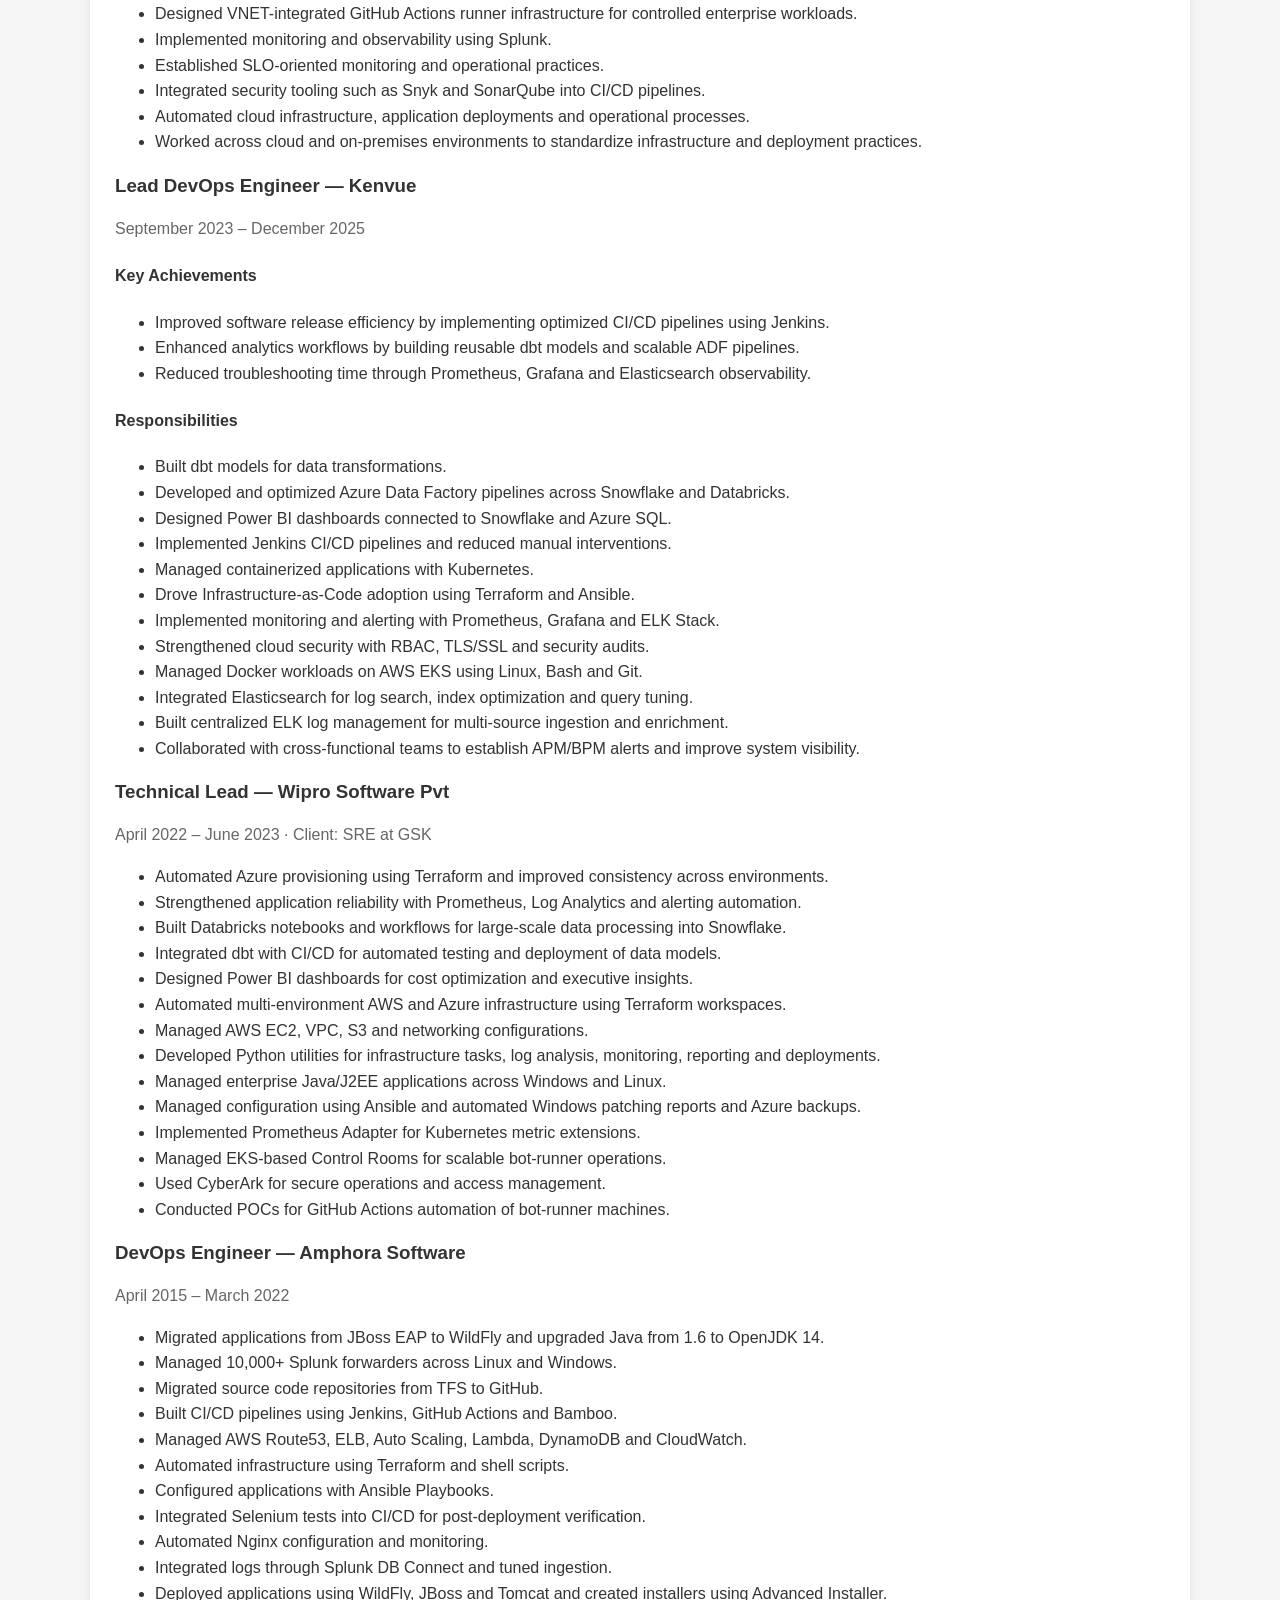
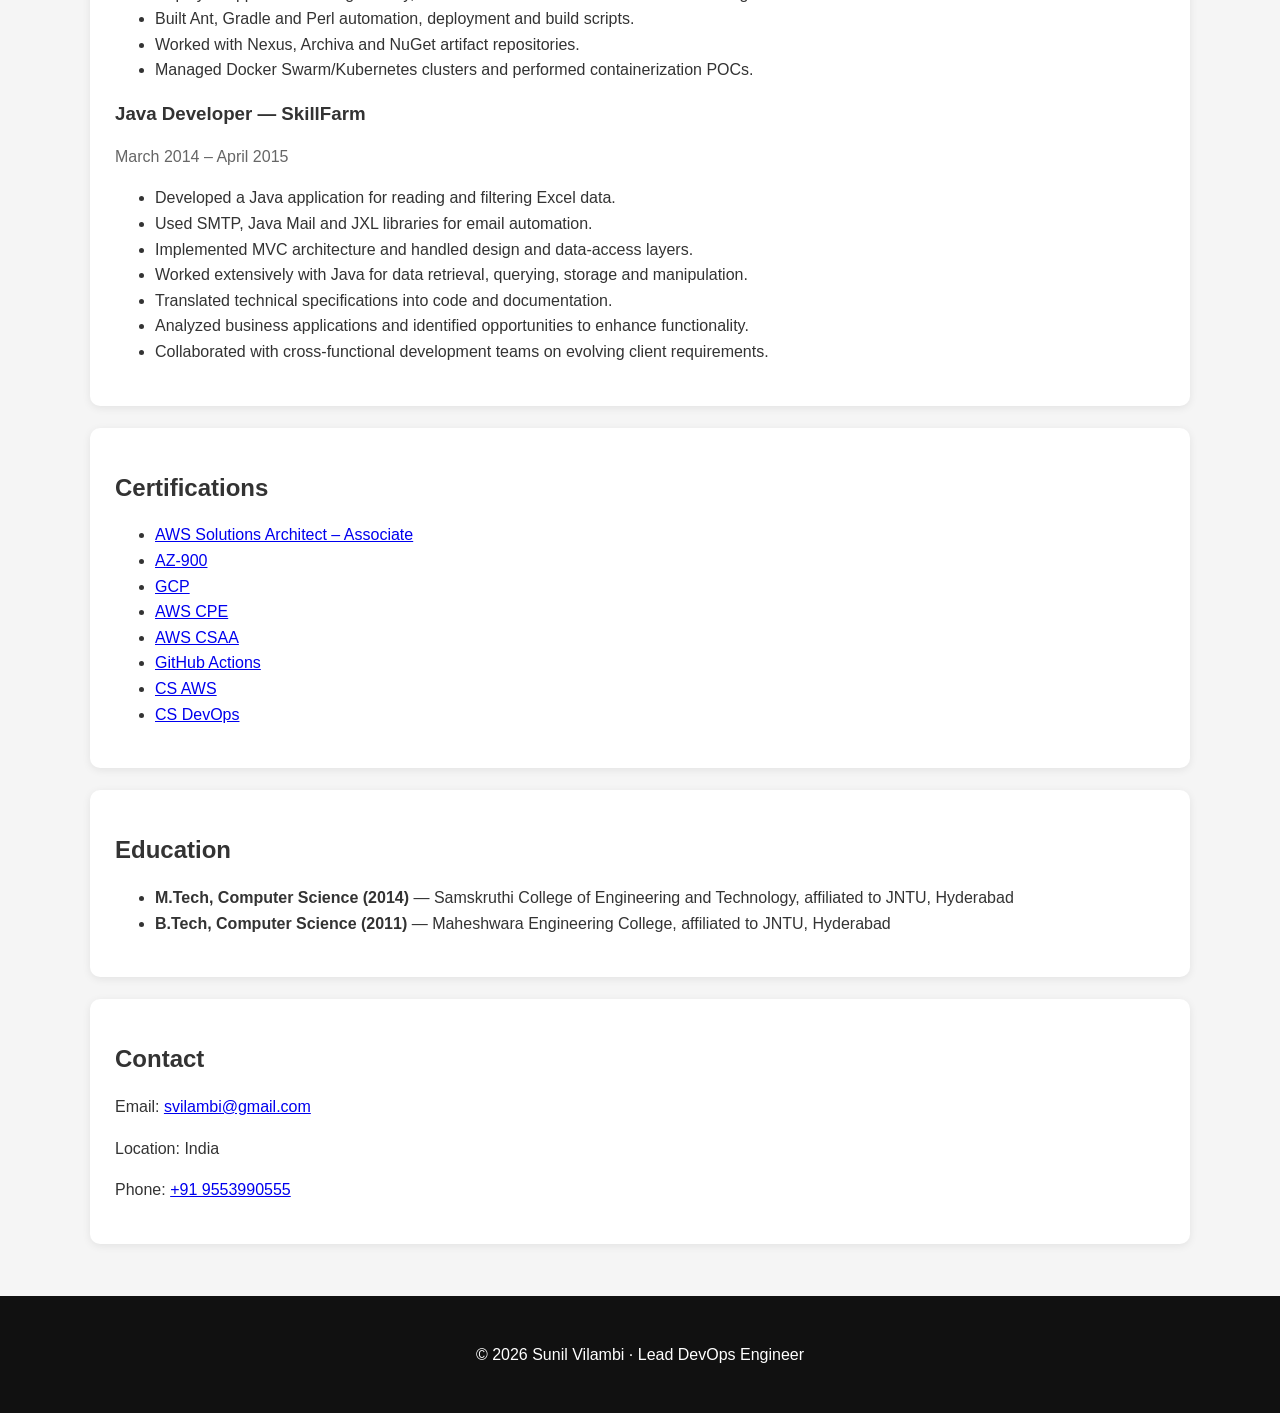
==== commit 3cd4a617: "Remove dbt and ADF achievement from DXC Luxoft section" ====
--- a/index.html
+++ b/index.html
@@ -63,7 +63,6 @@
 <h4>Key Achievements</h4>
 <ul>
 <li>Improved software release efficiency by implementing optimized CI/CD pipelines using GitHub Actions, enhancing deployment reliability and speed.</li>
-<li>Enhanced analytics workflows by building reusable dbt models and scalable ADF pipelines.</li>
 <li>Reduced troubleshooting time by establishing end-to-end observability with Prometheus, Grafana, and Elasticsearch.</li>
 </ul>
 <h4>Responsibilities</h4>
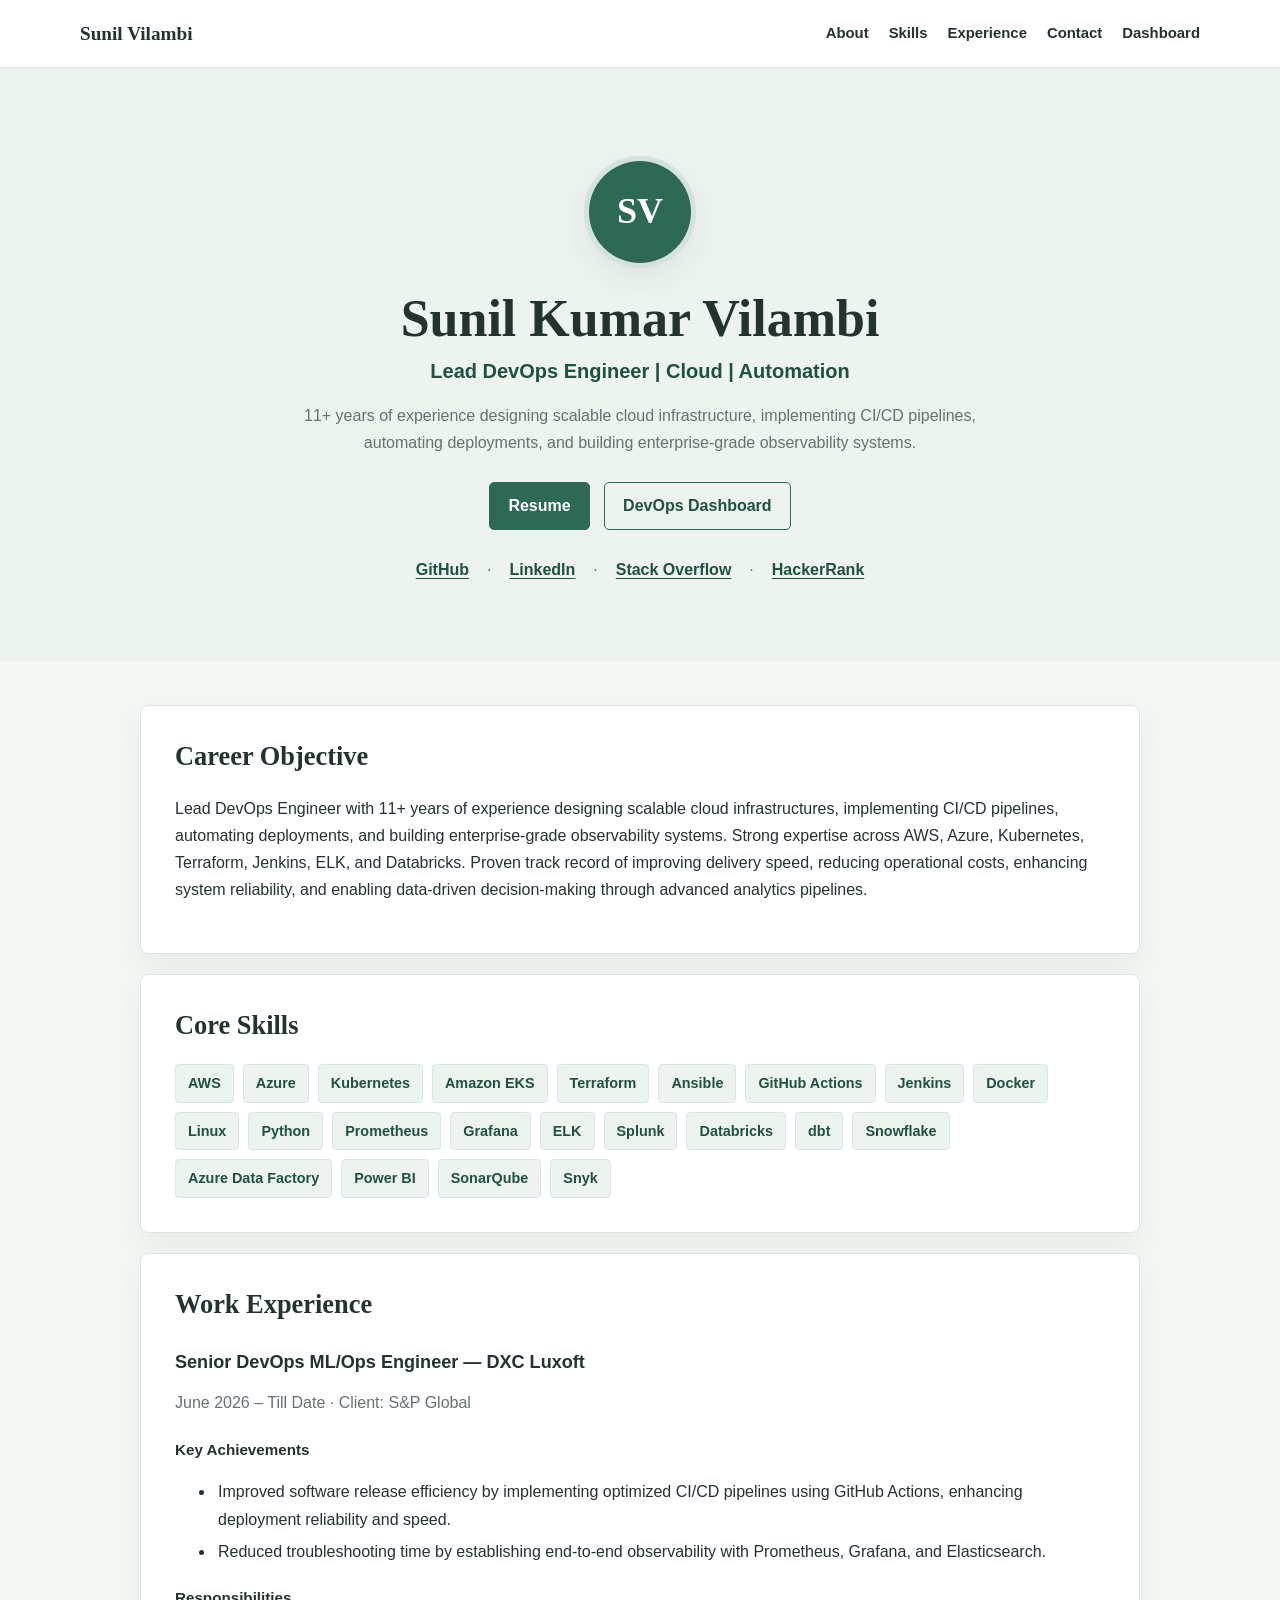
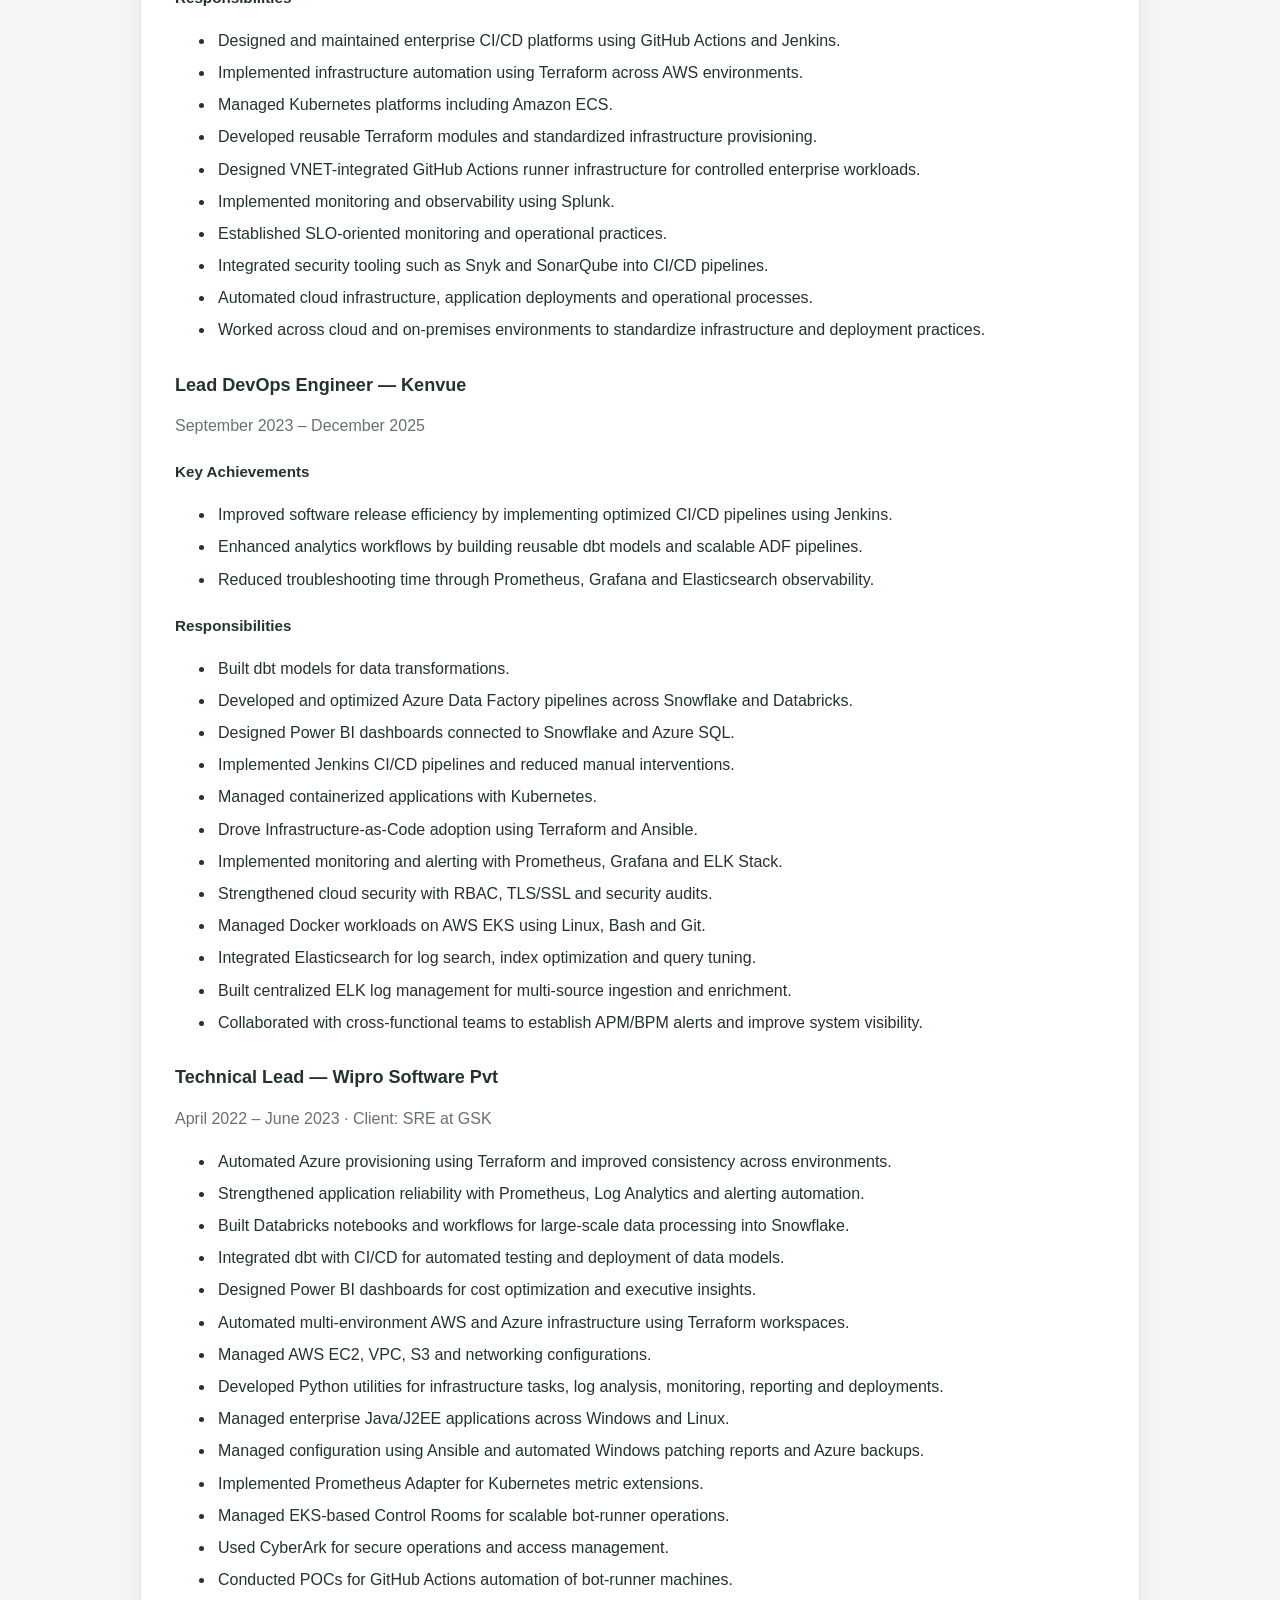
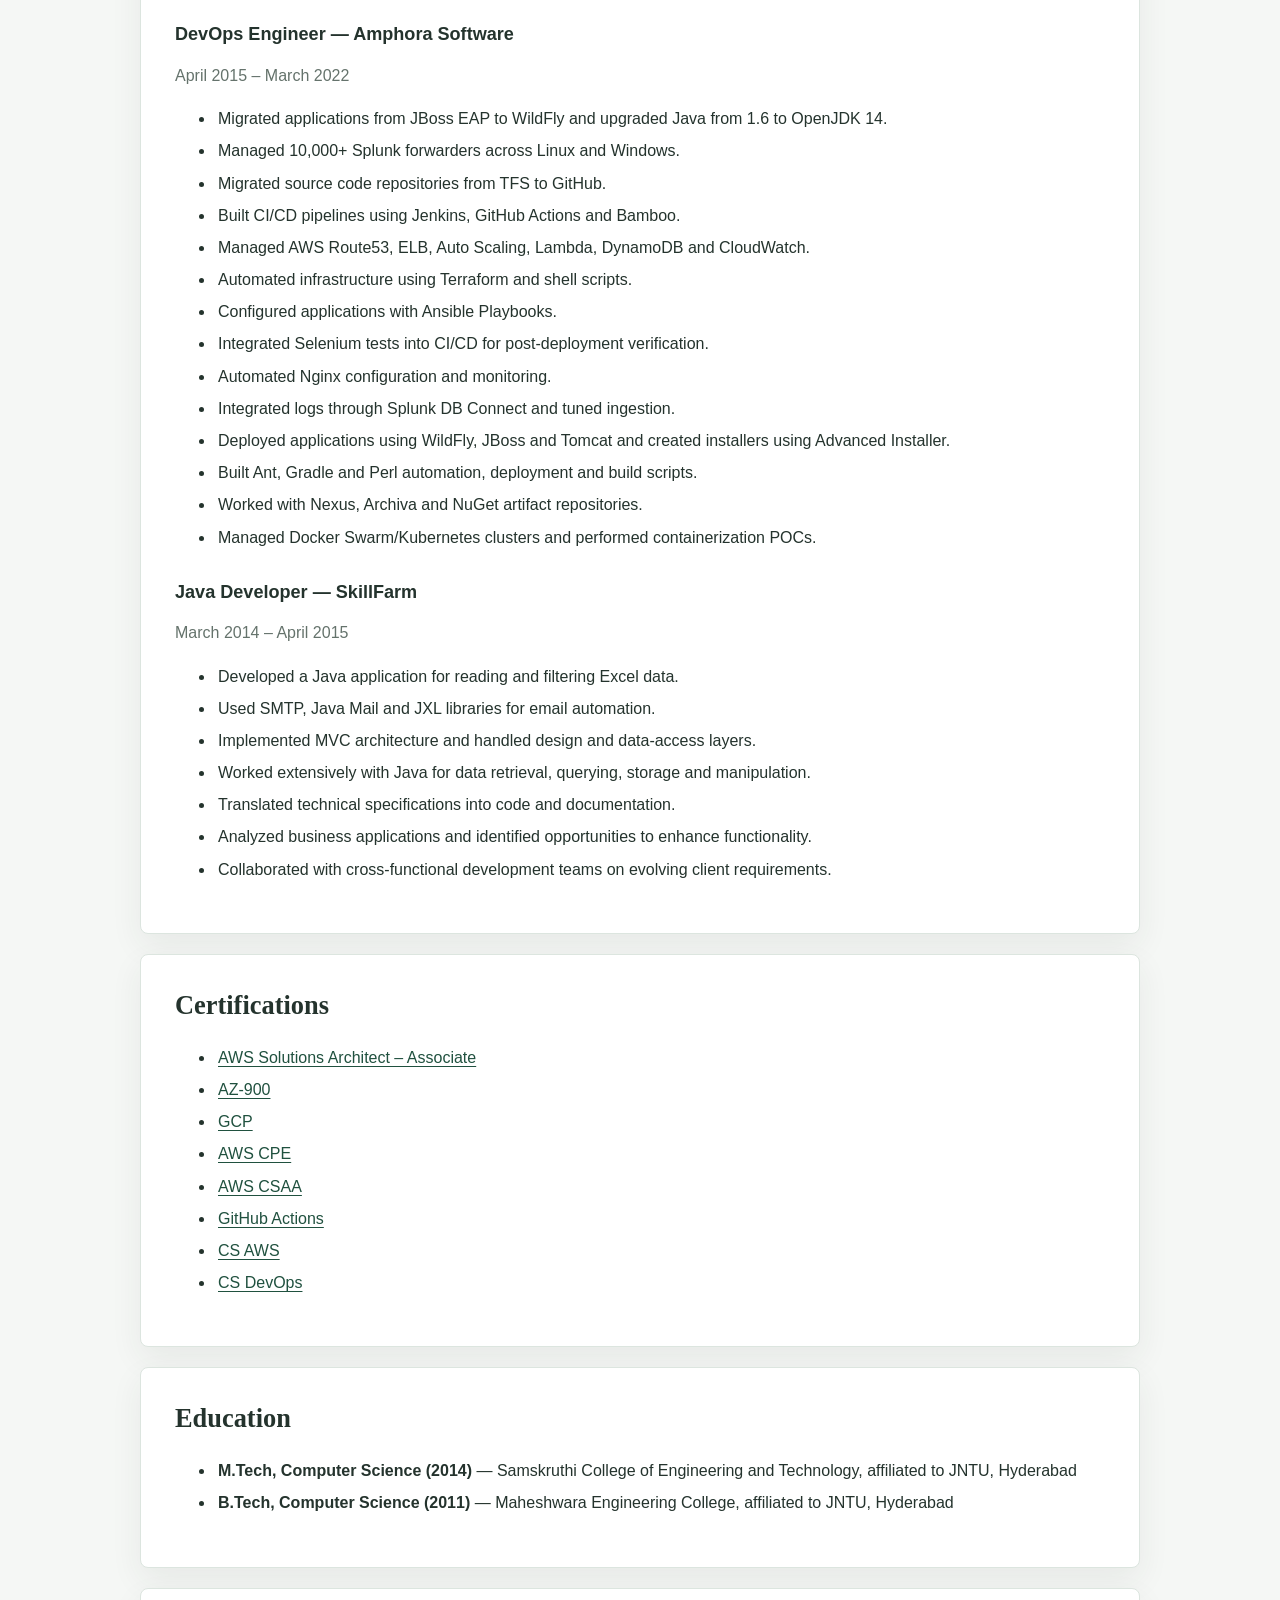
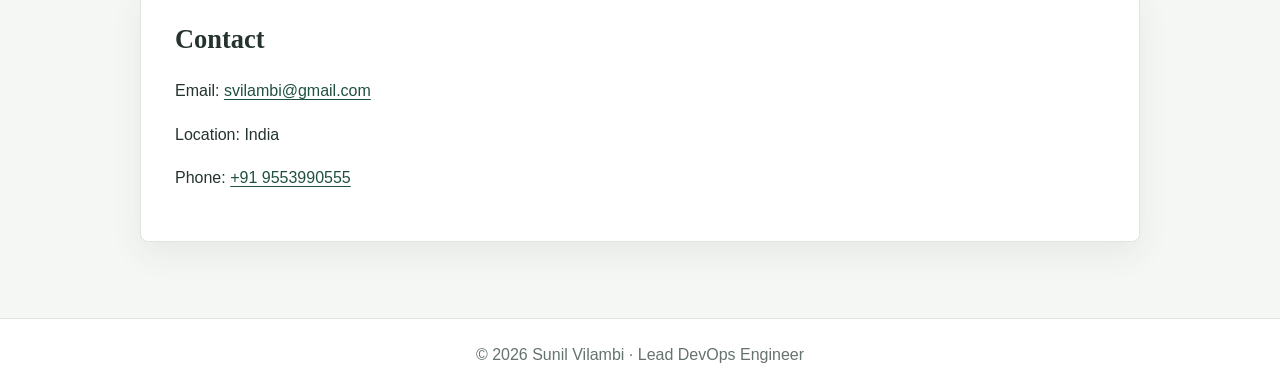
==== commit b91cf41a: "updated the website using gpt" ====
--- a/index.html
+++ b/index.html
@@ -6,24 +6,18 @@
 <meta name="description" content="Sunil Kumar Vilambi - Lead DevOps Engineer with 11+ years of cloud, CI/CD, Kubernetes, Terraform and automation experience.">
 <title>Sunil Vilambi | Lead DevOps Engineer</title>
 <link rel="stylesheet" href="css/styles.css">
-<style>
-body{font-family:Arial,sans-serif;margin:0;background:#f5f5f5;color:#333;line-height:1.6}
-.navbar{display:flex;justify-content:space-between;align-items:center;padding:18px 5%;background:#111;color:#fff;position:sticky;top:0;z-index:10}
-.navbar a{color:#fff;text-decoration:none;margin:0 8px}
-.container{max-width:1100px;margin:auto;padding:30px 20px}
-.hero{text-align:center;padding:55px 20px;background:#fff}
-.profile{width:150px;height:150px;border-radius:50%;display:inline-flex;align-items:center;justify-content:center;background:#111;color:#fff;font-size:52px;font-weight:700}
-.btn{display:inline-block;padding:10px 18px;background:#0077ff;color:#fff;text-decoration:none;border-radius:6px;margin:8px}
-.btn.secondary{background:#444}
-.card{background:#fff;margin:22px 0;padding:25px;border-radius:10px;box-shadow:0 2px 8px rgba(0,0,0,.08)}
-.skills-grid{display:flex;flex-wrap:wrap;gap:9px}
-.skills-grid span{background:#eee;padding:7px 12px;border-radius:20px}
-h1,h2,h3{line-height:1.25}
-.meta{color:#666}
-footer{text-align:center;padding:30px;background:#111;color:#fff}
-</style>
 </head>
 <body>
+<header class="navbar">
+<h2>Sunil Vilambi</h2>
+<nav aria-label="Main navigation">
+<a href="#about">About</a>
+<a href="#skills">Skills</a>
+<a href="#experience">Experience</a>
+<a href="#contact">Contact</a>
+<a href="dashboard.html">Dashboard</a>
+</nav>
+</header>
 <section class="hero">
 <div class="profile" aria-label="Sunil Vilambi">SV</div>
 <h1>Sunil Kumar Vilambi</h1>
@@ -40,12 +34,12 @@
 </section>
 
 <main class="container">
-<section class="card">
+<section class="card" id="about">
 <h2>Career Objective</h2>
 <p>Lead DevOps Engineer with 11+ years of experience designing scalable cloud infrastructures, implementing CI/CD pipelines, automating deployments, and building enterprise-grade observability systems. Strong expertise across AWS, Azure, Kubernetes, Terraform, Jenkins, ELK, and Databricks. Proven track record of improving delivery speed, reducing operational costs, enhancing system reliability, and enabling data-driven decision-making through advanced analytics pipelines.</p>
 </section>
 
-<section class="card">
+<section class="card" id="skills">
 <h2>Core Skills</h2>
 <div class="skills-grid">
 <span>AWS</span><span>Azure</span><span>Kubernetes</span><span>Amazon EKS</span><span>Terraform</span><span>Ansible</span>
@@ -55,7 +49,7 @@
 </div>
 </section>
 
-<section class="card">
+<section class="card" id="experience">
 <h2>Work Experience</h2>
 
 <h3>Senior DevOps ML/Ops Engineer — DXC Luxoft</h3>
@@ -154,7 +148,7 @@
 </ul>
 </section>
 
-<section class="card">
+<section class="card" id="certifications">
 <h2>Certifications</h2>
 <ul>
 <li><a href="https://www.credly.com/badges/0ddca455-500d-4d31-9f7b-d0330970172d/linked_in_profile" target="_blank">AWS Solutions Architect – Associate</a></li>
@@ -168,7 +162,7 @@
 </ul>
 </section>
 
-<section class="card">
+<section class="card" id="education">
 <h2>Education</h2>
 <ul>
 <li><strong>M.Tech, Computer Science (2014)</strong> — Samskruthi College of Engineering and Technology, affiliated to JNTU, Hyderabad</li>
@@ -176,7 +170,7 @@
 </ul>
 </section>
 
-<section class="card">
+<section class="card" id="contact">
 <h2>Contact</h2>
 <p>Email: <a href="mailto:svilambi@gmail.com">svilambi@gmail.com</a></p>
 <p>Location: India</p><p>Phone: <a href="tel:+919553990555">+91 9553990555</a></p>
--- a/css/styles.css
+++ b/css/styles.css
@@ -1,12 +1,315 @@
 
-body{font-family:Arial;margin:0;background:#f5f5f5;color:#333}
-.navbar{display:flex;justify-content:space-between;align-items:center;padding:20px;background:#111;color:white}
-nav a{margin:10px;color:white;text-decoration:none}
-.hero{text-align:center;padding:60px 20px}
-.profile{width:150px;border-radius:50%}
-.btn{padding:10px 20px;background:#0077ff;color:white;text-decoration:none;border-radius:6px;margin:10px}
-.btn.secondary{background:#444}
-.skills{text-align:center;padding:40px}
-.skills-grid{display:flex;flex-wrap:wrap;justify-content:center;gap:10px}
-.skills-grid span{background:white;padding:10px 15px;border-radius:6px;box-shadow:0 2px 5px rgba(0,0,0,0.1)}
-.dark{background:#121212;color:white}
+:root {
+	color-scheme: light;
+	--page: #f5f7f5;
+	--surface: #ffffff;
+	--surface-soft: #edf3ef;
+	--ink: #24332d;
+	--muted: #65736c;
+	--line: #dce5df;
+	--accent: #2d6955;
+	--accent-dark: #20513f;
+	--shadow: 0 12px 32px rgba(38, 63, 49, 0.07);
+}
+
+* {
+	box-sizing: border-box;
+}
+
+html {
+	scroll-behavior: smooth;
+	scroll-padding-top: 88px;
+}
+
+body {
+	margin: 0;
+	background: var(--page);
+	color: var(--ink);
+	font-family: "Segoe UI", "Trebuchet MS", sans-serif;
+	font-size: 16px;
+	line-height: 1.7;
+}
+
+a {
+	color: var(--accent-dark);
+	text-underline-offset: 3px;
+}
+
+a:hover {
+	color: var(--accent);
+}
+
+.navbar {
+	position: sticky;
+	top: 0;
+	z-index: 10;
+	display: flex;
+	align-items: center;
+	justify-content: space-between;
+	gap: 24px;
+	min-height: 68px;
+	padding: 12px max(24px, calc((100% - 1120px) / 2));
+	border-bottom: 1px solid var(--line);
+	background: rgba(255, 255, 255, 0.96);
+}
+
+.navbar h2 {
+	margin: 0;
+	font-family: Georgia, "Times New Roman", serif;
+	font-size: 1.2rem;
+	font-weight: 600;
+}
+
+.navbar nav {
+	display: flex;
+	flex-wrap: wrap;
+	justify-content: flex-end;
+	gap: 8px 20px;
+}
+
+.navbar a {
+	color: var(--ink);
+	font-size: 0.93rem;
+	font-weight: 600;
+	text-decoration: none;
+}
+
+.navbar a:hover,
+.navbar a:focus-visible {
+	color: var(--accent);
+}
+
+.hero {
+	padding: clamp(48px, 8vw, 88px) 24px 60px;
+	background: var(--surface-soft);
+	text-align: center;
+}
+
+.hero h1,
+h1,
+h2,
+h3 {
+	line-height: 1.25;
+}
+
+.hero h1 {
+	margin: 18px 0 8px;
+	font-family: Georgia, "Times New Roman", serif;
+	font-size: clamp(2rem, 5vw, 3.25rem);
+	font-weight: 600;
+	letter-spacing: 0;
+}
+
+.hero h3 {
+	margin: 0;
+	color: var(--accent-dark);
+	font-size: clamp(1rem, 2.4vw, 1.25rem);
+	font-weight: 600;
+}
+
+.hero > p {
+	max-width: 720px;
+	margin: 18px auto;
+	color: var(--muted);
+}
+
+.hero > p:last-child {
+	display: flex;
+	flex-wrap: wrap;
+	justify-content: center;
+	gap: 8px 18px;
+}
+
+.hero > p:last-child a {
+	font-weight: 600;
+}
+
+.profile {
+	display: inline-flex;
+	width: 112px;
+	aspect-ratio: 1;
+	align-items: center;
+	justify-content: center;
+	border: 5px solid rgba(255, 255, 255, 0.8);
+	border-radius: 50%;
+	background: var(--accent);
+	color: #fff;
+	font-family: Georgia, "Times New Roman", serif;
+	font-size: 2.25rem;
+	font-weight: 700;
+	box-shadow: var(--shadow);
+}
+
+.btn {
+	display: inline-flex;
+	min-height: 44px;
+	align-items: center;
+	justify-content: center;
+	margin: 8px 5px;
+	padding: 9px 18px;
+	border: 1px solid var(--accent);
+	border-radius: 5px;
+	background: var(--accent);
+	color: #fff;
+	font-weight: 600;
+	text-decoration: none;
+	transition: background-color 160ms ease, transform 160ms ease;
+}
+
+.btn:hover {
+	transform: translateY(-1px);
+	background: var(--accent-dark);
+	color: #fff;
+}
+
+.btn.secondary {
+	background: transparent;
+	color: var(--accent-dark);
+}
+
+.btn.secondary:hover {
+	background: #e1ebe5;
+}
+
+.container {
+	width: min(100% - 40px, 1000px);
+	margin: 0 auto;
+	padding: 24px 0 56px;
+}
+
+.card,
+#blog article,
+#metrics,
+.content-panel {
+	margin: 20px 0;
+	padding: clamp(20px, 4vw, 34px);
+	border: 1px solid var(--line);
+	border-radius: 8px;
+	background: var(--surface);
+	box-shadow: var(--shadow);
+}
+
+.card h2,
+#blog h2,
+.content-panel h2 {
+	margin-top: 0;
+	font-family: Georgia, "Times New Roman", serif;
+	font-size: 1.65rem;
+	font-weight: 600;
+}
+
+.card h3 {
+	margin: 30px 0 4px;
+	font-size: 1.13rem;
+}
+
+.card h4 {
+	margin: 20px 0 4px;
+	font-size: 0.95rem;
+}
+
+.card li {
+	padding-left: 3px;
+	margin: 5px 0;
+}
+
+.skills-grid {
+	display: flex;
+	flex-wrap: wrap;
+	gap: 9px;
+}
+
+.skills-grid span {
+	padding: 6px 12px;
+	border: 1px solid var(--line);
+	border-radius: 4px;
+	background: var(--surface-soft);
+	color: var(--accent-dark);
+	font-size: 0.9rem;
+	font-weight: 600;
+}
+
+.meta {
+	color: var(--muted);
+}
+
+footer {
+	padding: 22px 20px;
+	border-top: 1px solid var(--line);
+	background: var(--surface);
+	color: var(--muted);
+	text-align: center;
+}
+
+footer p {
+	margin: 0;
+}
+
+#blog,
+.page-content {
+	width: min(100% - 40px, 1000px);
+	margin: 24px auto 56px;
+}
+
+#blog article p:first-of-type {
+	color: var(--muted);
+	font-size: 0.9rem;
+}
+
+#metrics {
+	display: grid;
+	grid-template-columns: repeat(auto-fit, minmax(min(100%, 180px), 1fr));
+	gap: 12px;
+}
+
+#metrics h3 {
+	margin: 0;
+	padding: 18px;
+	border-radius: 5px;
+	background: var(--surface-soft);
+	color: var(--accent-dark);
+	font-size: 1rem;
+}
+
+.page-content img {
+	display: block;
+	max-width: 100%;
+	height: auto;
+	overflow-x: auto;
+}
+
+@media (max-width: 640px) {
+	html {
+		scroll-padding-top: 120px;
+	}
+
+	.navbar {
+		align-items: flex-start;
+		flex-direction: column;
+		gap: 6px;
+		padding: 12px 20px;
+	}
+
+	.navbar nav {
+		justify-content: flex-start;
+		gap: 6px 16px;
+	}
+
+	.hero {
+		padding-right: 20px;
+		padding-left: 20px;
+	}
+
+	.container,
+	#blog,
+	.page-content {
+		width: min(100% - 28px, 1000px);
+	}
+
+	.card,
+	#blog article,
+	#metrics,
+	.content-panel {
+		margin: 14px 0;
+	}
+}
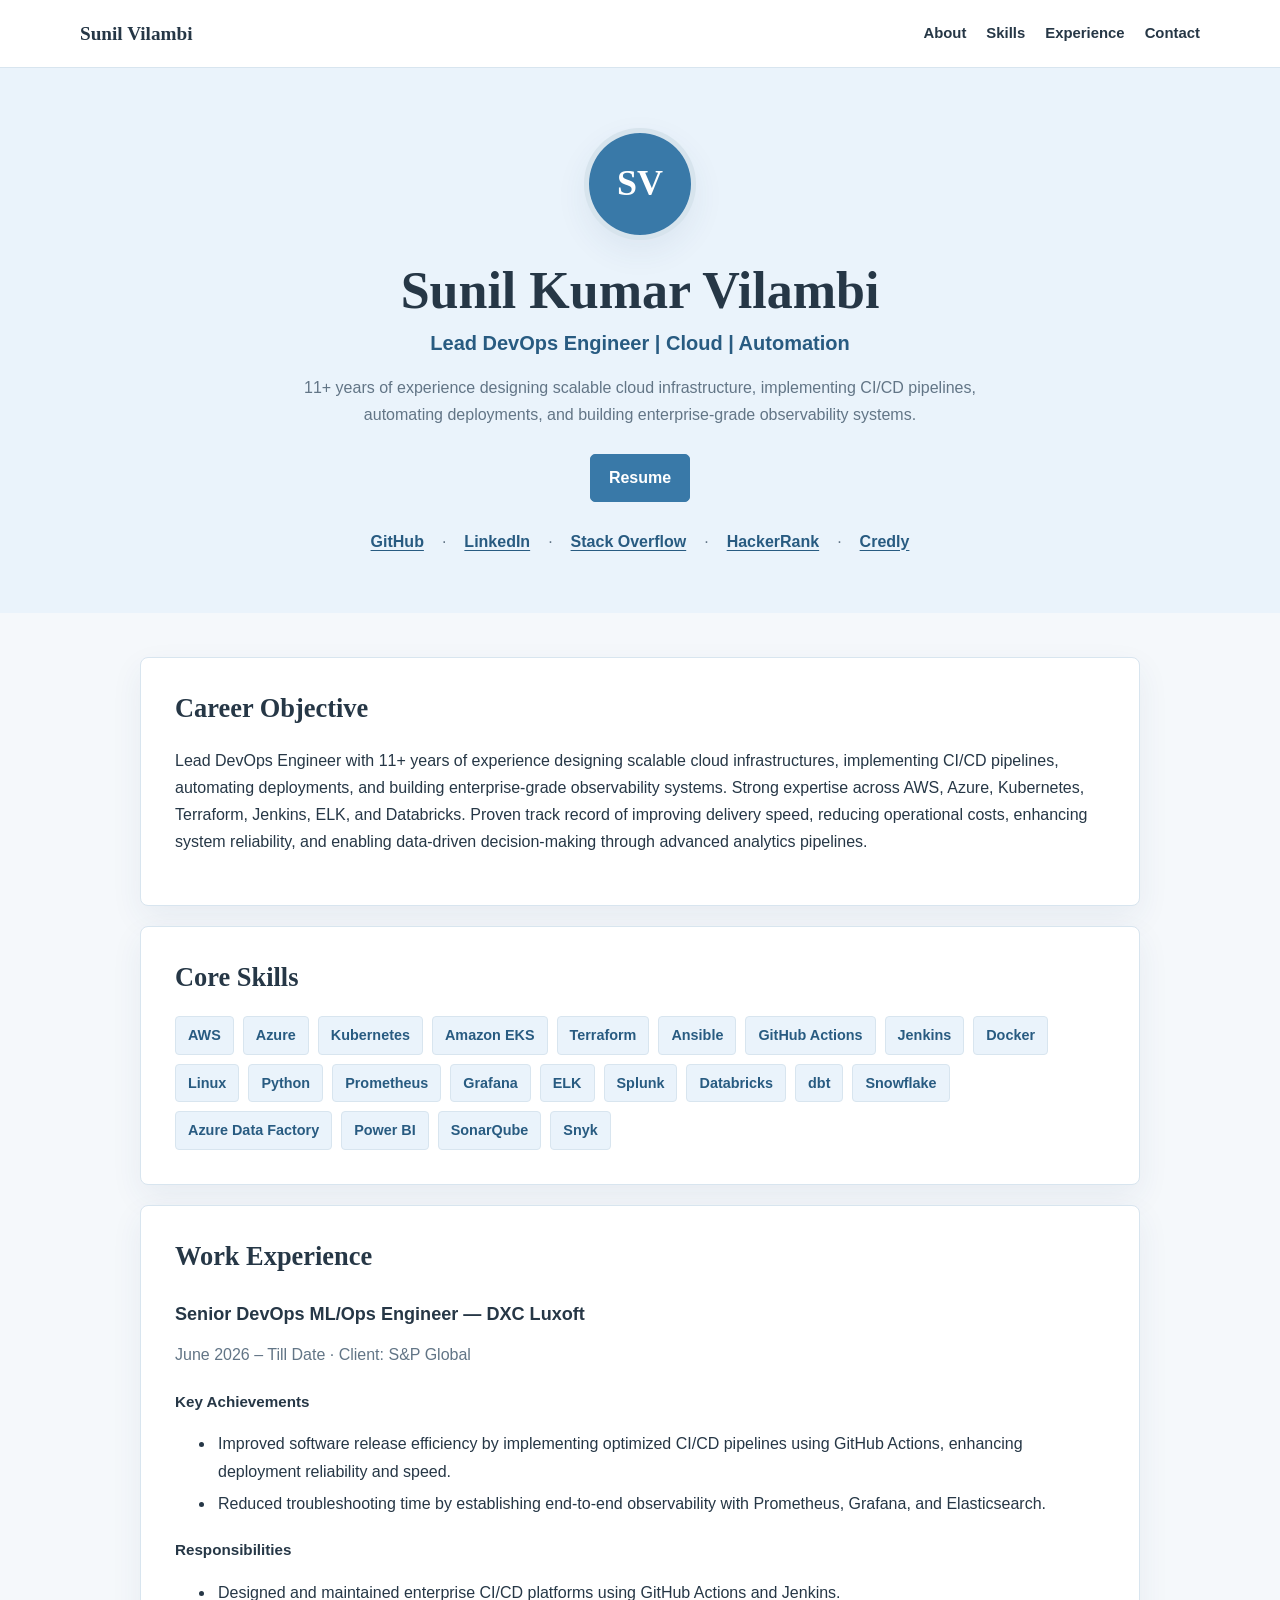
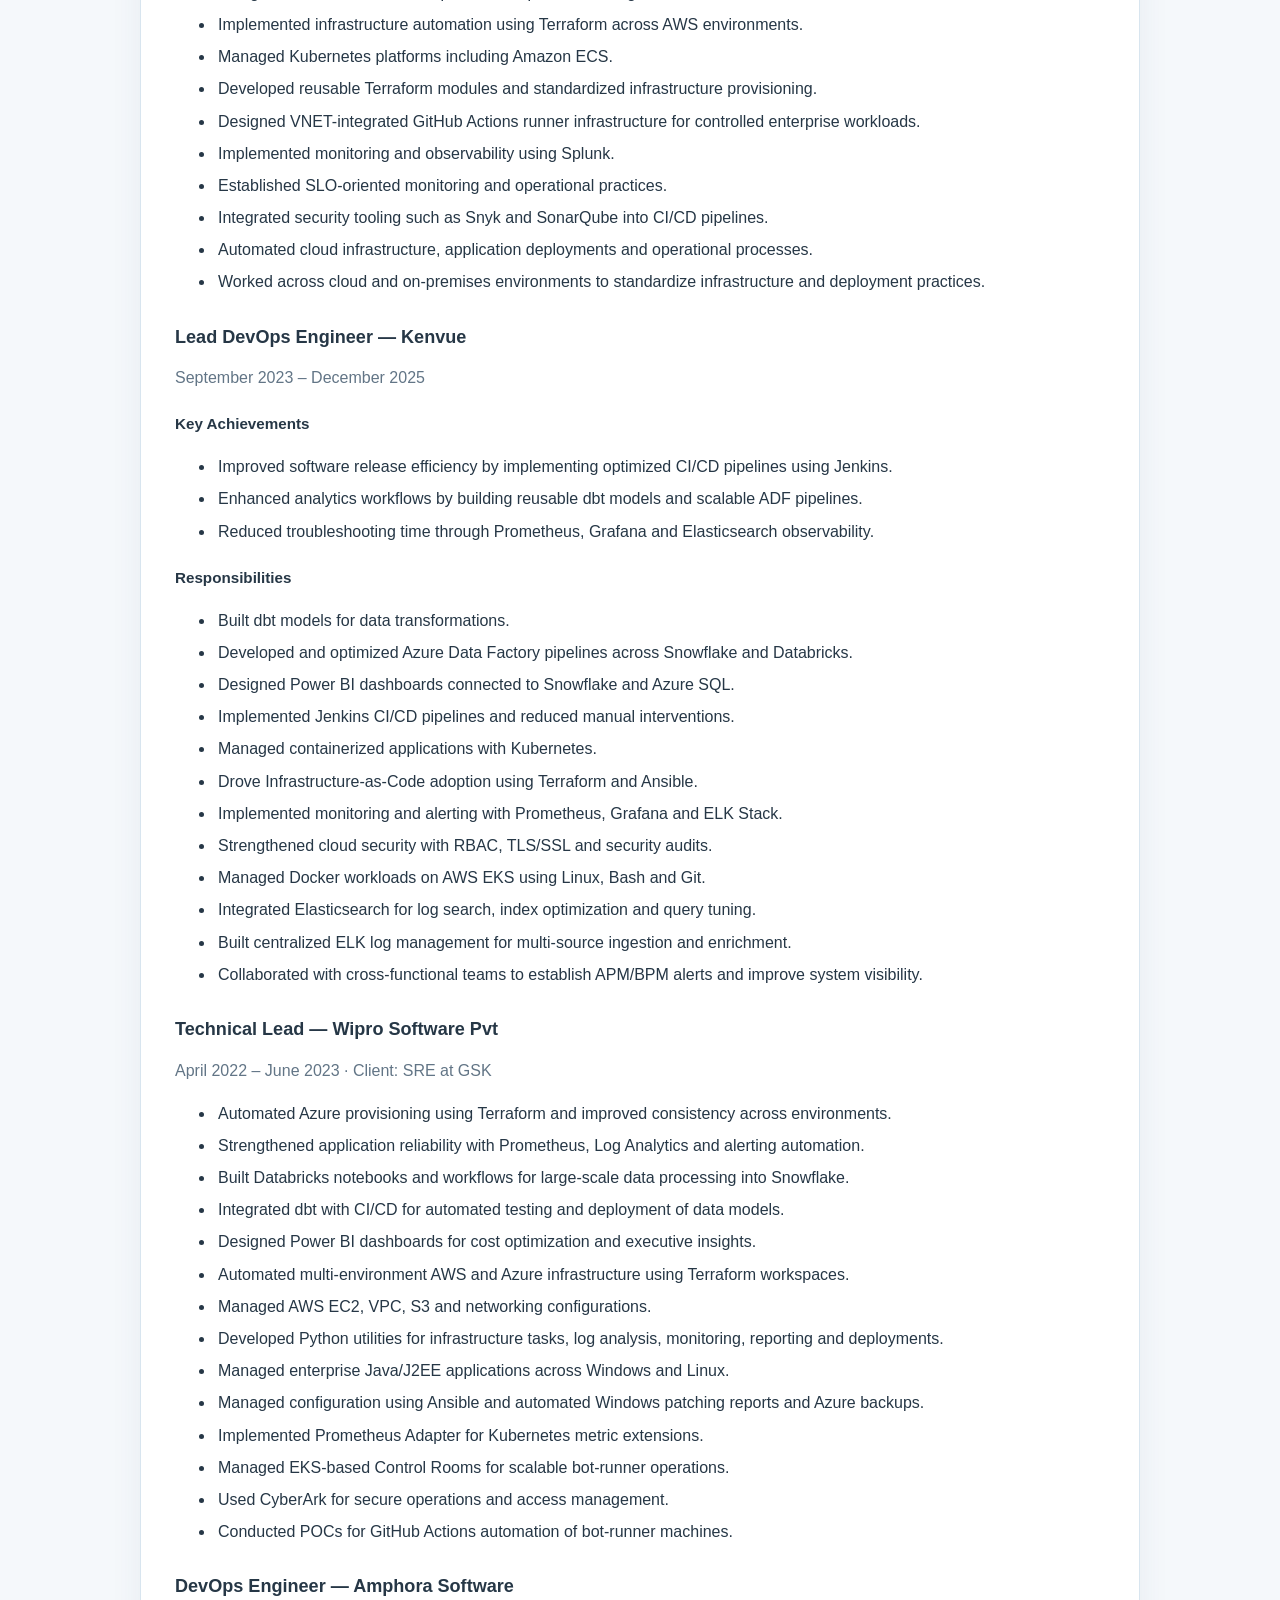
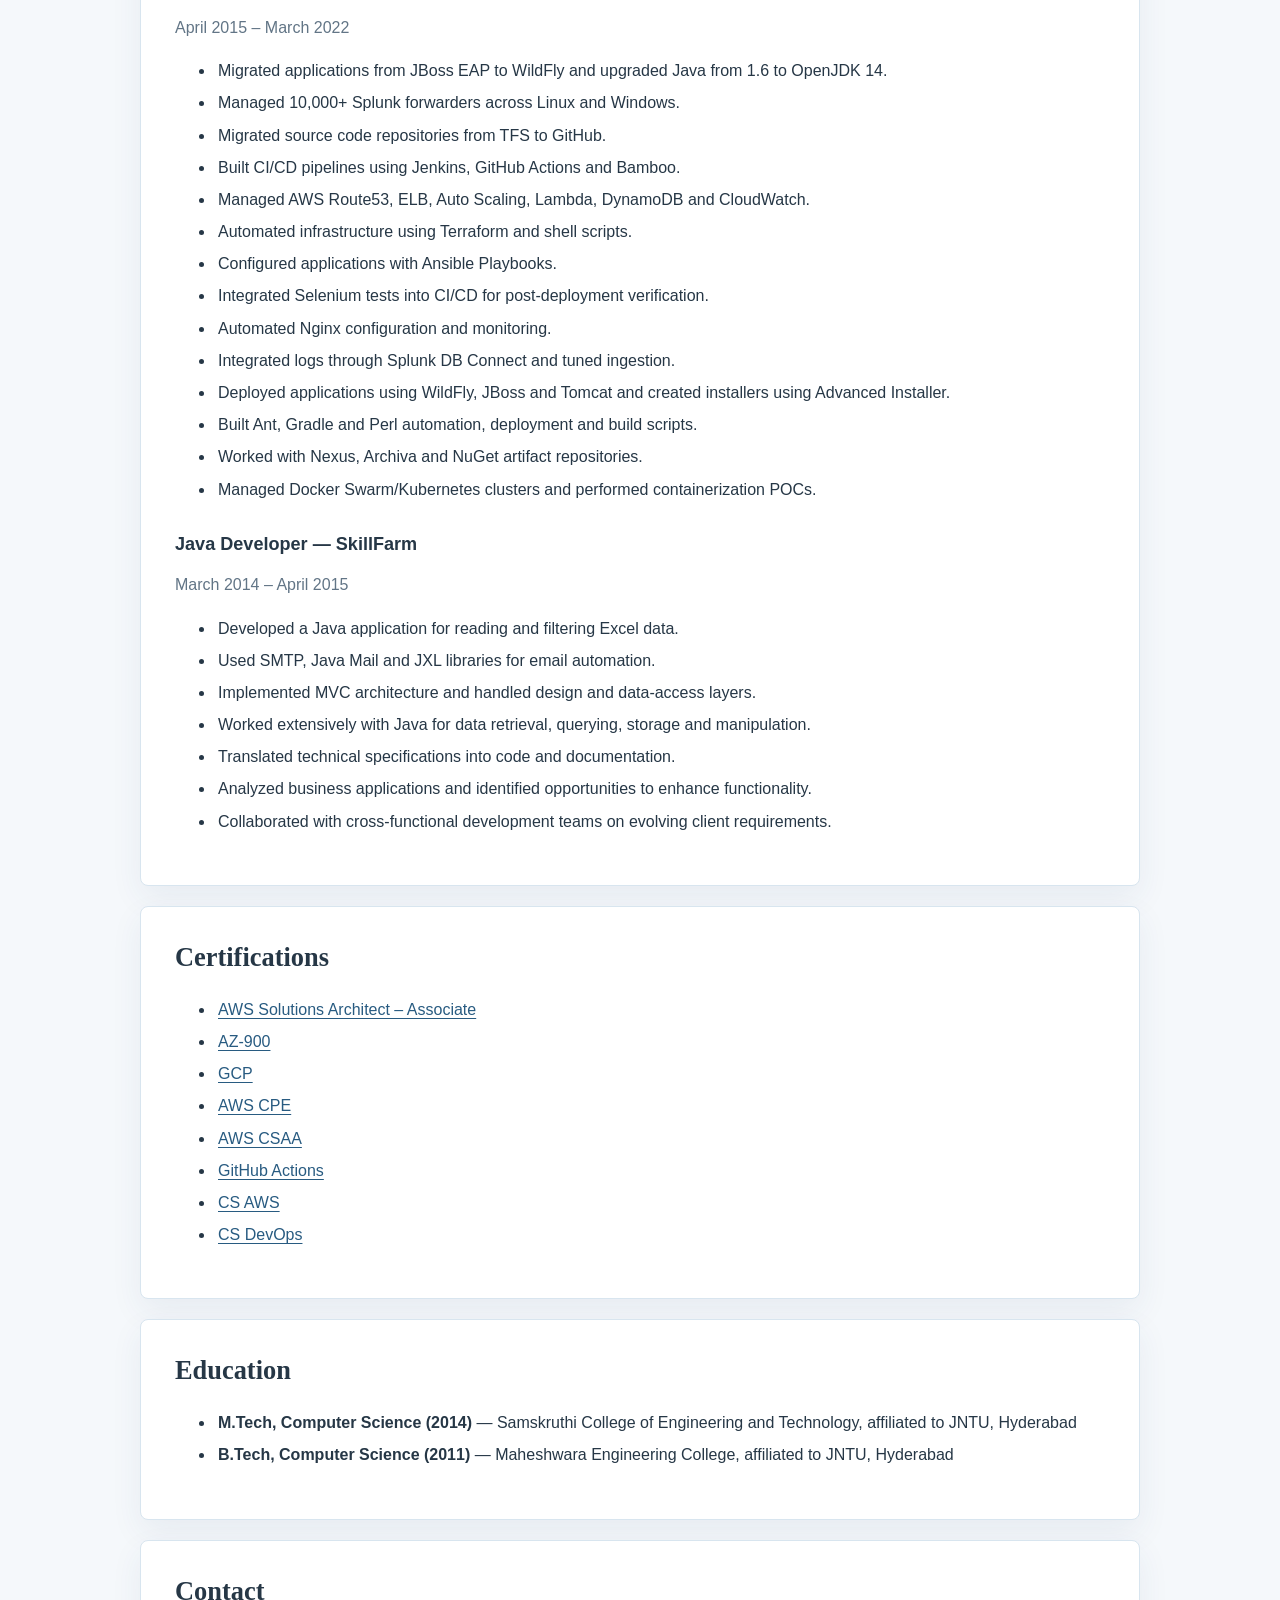
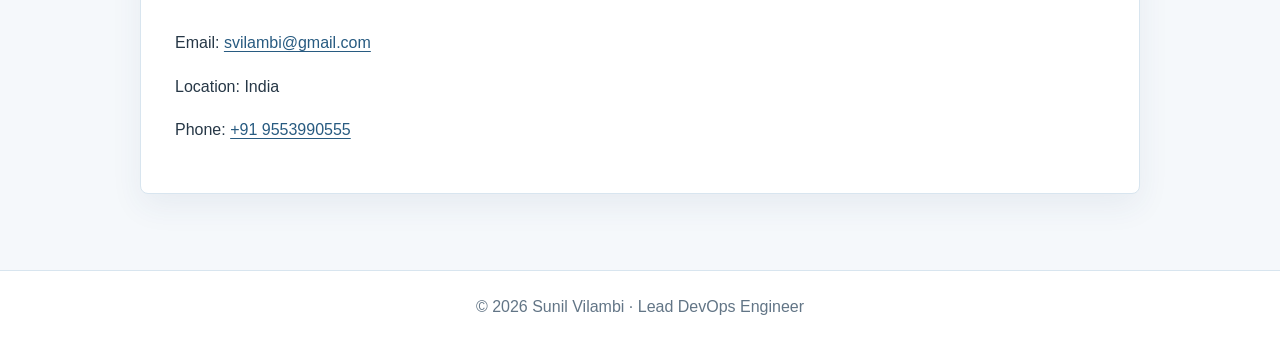
==== commit 093a1ec3: "changed color from green to blue" ====
--- a/index.html
+++ b/index.html
@@ -15,7 +15,6 @@
 <a href="#skills">Skills</a>
 <a href="#experience">Experience</a>
 <a href="#contact">Contact</a>
-<a href="dashboard.html">Dashboard</a>
 </nav>
 </header>
 <section class="hero">
@@ -24,12 +23,12 @@
 <h3>Lead DevOps Engineer | Cloud | Automation</h3>
 <p>11+ years of experience designing scalable cloud infrastructure, implementing CI/CD pipelines, automating deployments, and building enterprise-grade observability systems.</p>
 <a class="btn" href="assets/resume.pdf">Resume</a>
-<a class="btn secondary" href="dashboard.html">DevOps Dashboard</a>
 <p>
 <a href="https://github.com/svilambi" target="_blank">GitHub</a> ·
 <a href="https://www.linkedin.com/in/sun7555/" target="_blank">LinkedIn</a> ·
 <a href="https://stackoverflow.com/users/2883272/sunil-kumar" target="_blank">Stack Overflow</a> ·
-<a href="https://www.hackerrank.com/svilambi?hr_r=1" target="_blank">HackerRank</a>
+<a href="https://www.hackerrank.com/svilambi?hr_r=1" target="_blank">HackerRank</a> ·
+<a href="https://www.credly.com/users/sunil-kumar.624fb905/badges/credly" target="_blank">Credly</a>
 </p>
 </section>
 
--- a/css/styles.css
+++ b/css/styles.css
@@ -1,15 +1,15 @@
 
 :root {
 	color-scheme: light;
-	--page: #f5f7f5;
+	--page: #f5f8fb;
 	--surface: #ffffff;
-	--surface-soft: #edf3ef;
-	--ink: #24332d;
-	--muted: #65736c;
-	--line: #dce5df;
-	--accent: #2d6955;
-	--accent-dark: #20513f;
-	--shadow: 0 12px 32px rgba(38, 63, 49, 0.07);
+	--surface-soft: #eaf3fb;
+	--ink: #263746;
+	--muted: #627586;
+	--line: #d8e5ef;
+	--accent: #3979a8;
+	--accent-dark: #285b81;
+	--shadow: 0 12px 32px rgba(39, 77, 108, 0.07);
 }
 
 * {
@@ -80,7 +80,7 @@
 }
 
 .hero {
-	padding: clamp(48px, 8vw, 88px) 24px 60px;
+	padding: clamp(36px, 5vw, 60px) 24px 40px;
 	background: var(--surface-soft);
 	text-align: center;
 }
@@ -168,7 +168,7 @@
 }
 
 .btn.secondary:hover {
-	background: #e1ebe5;
+	background: #e1edf6;
 }
 
 .container {
